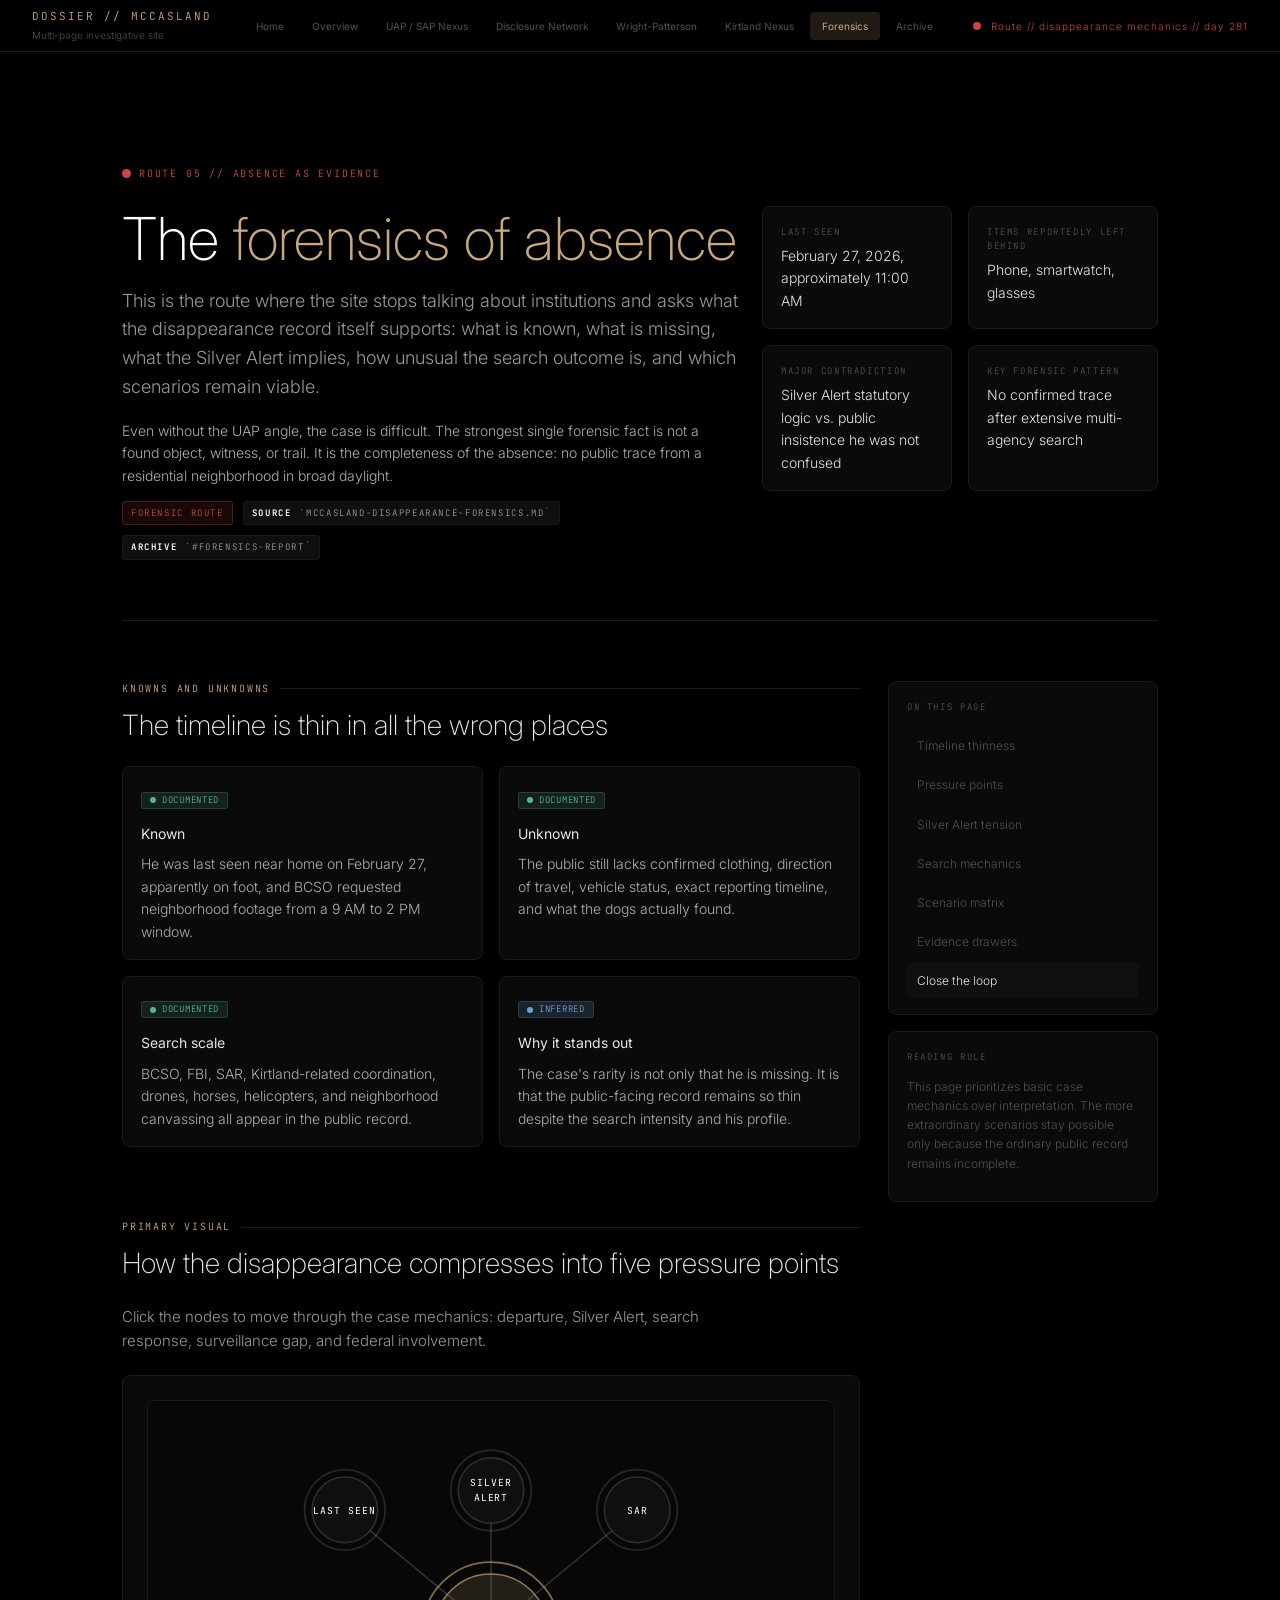
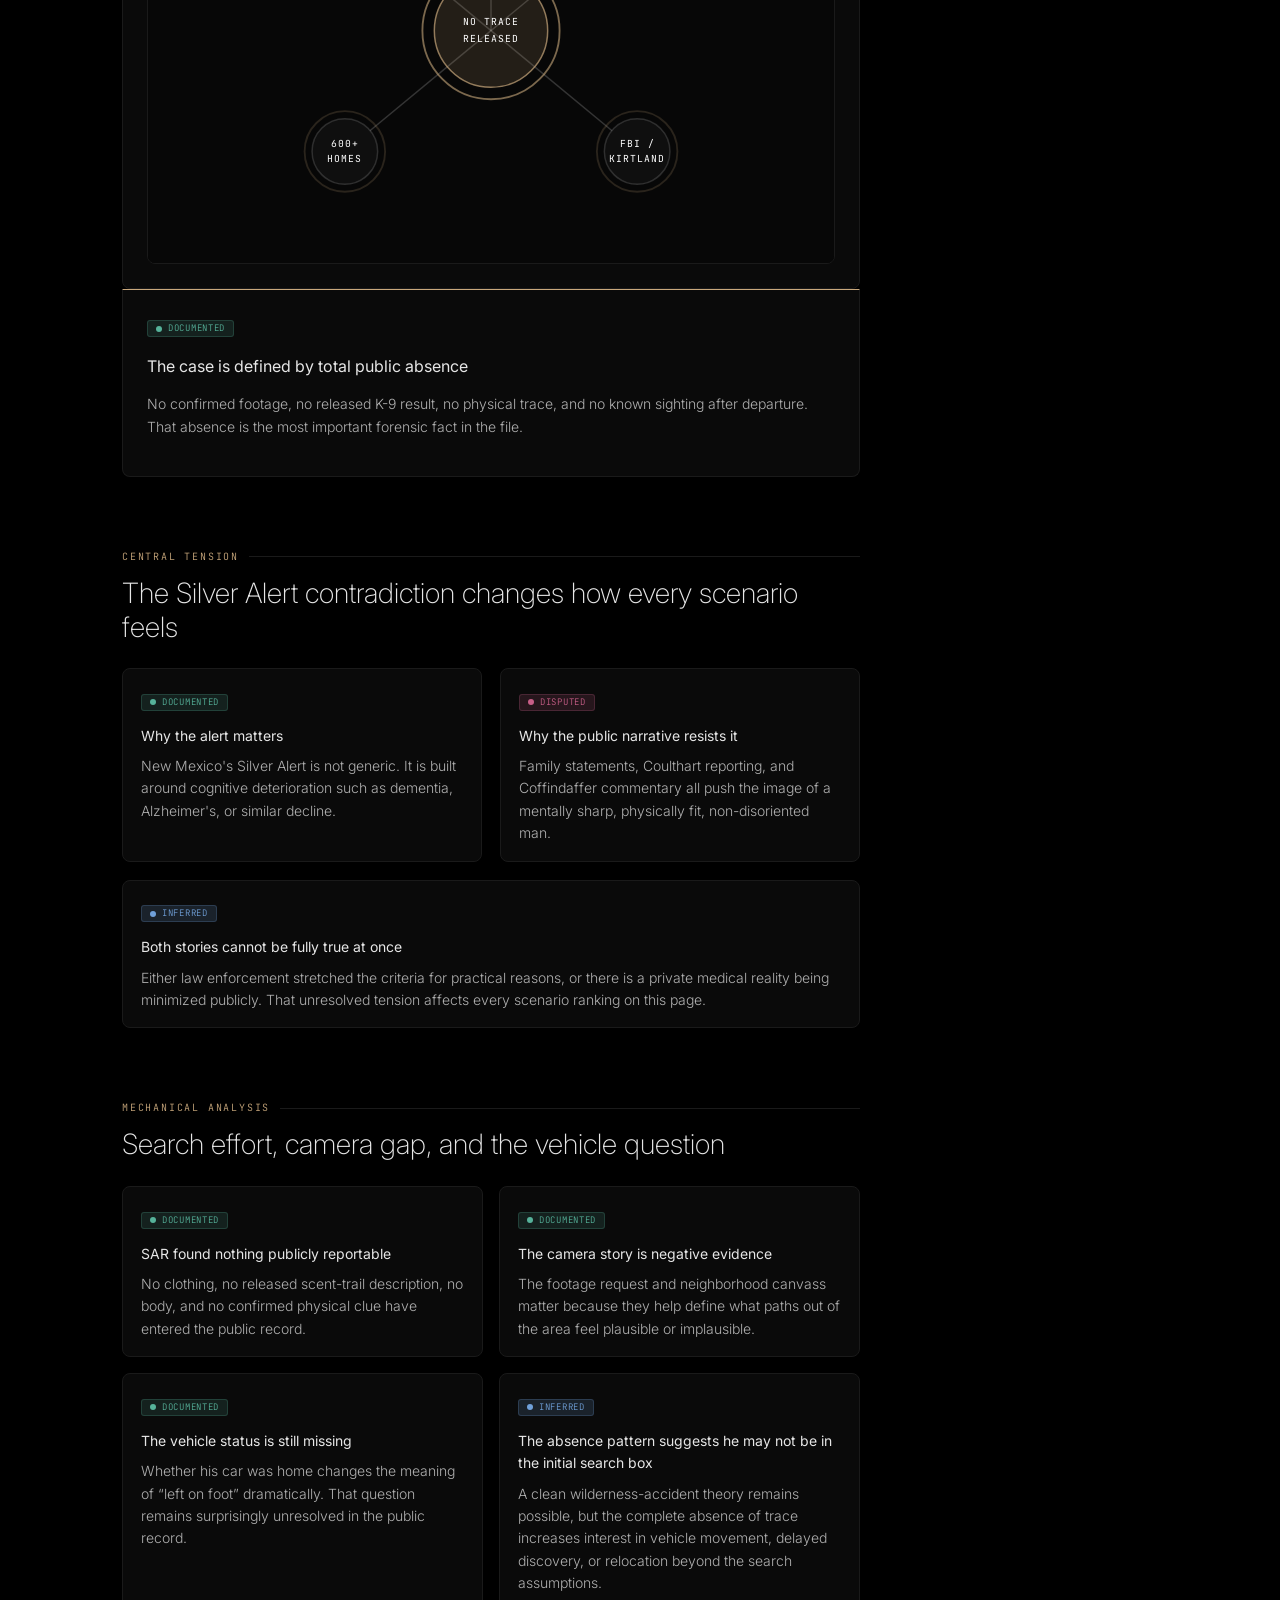
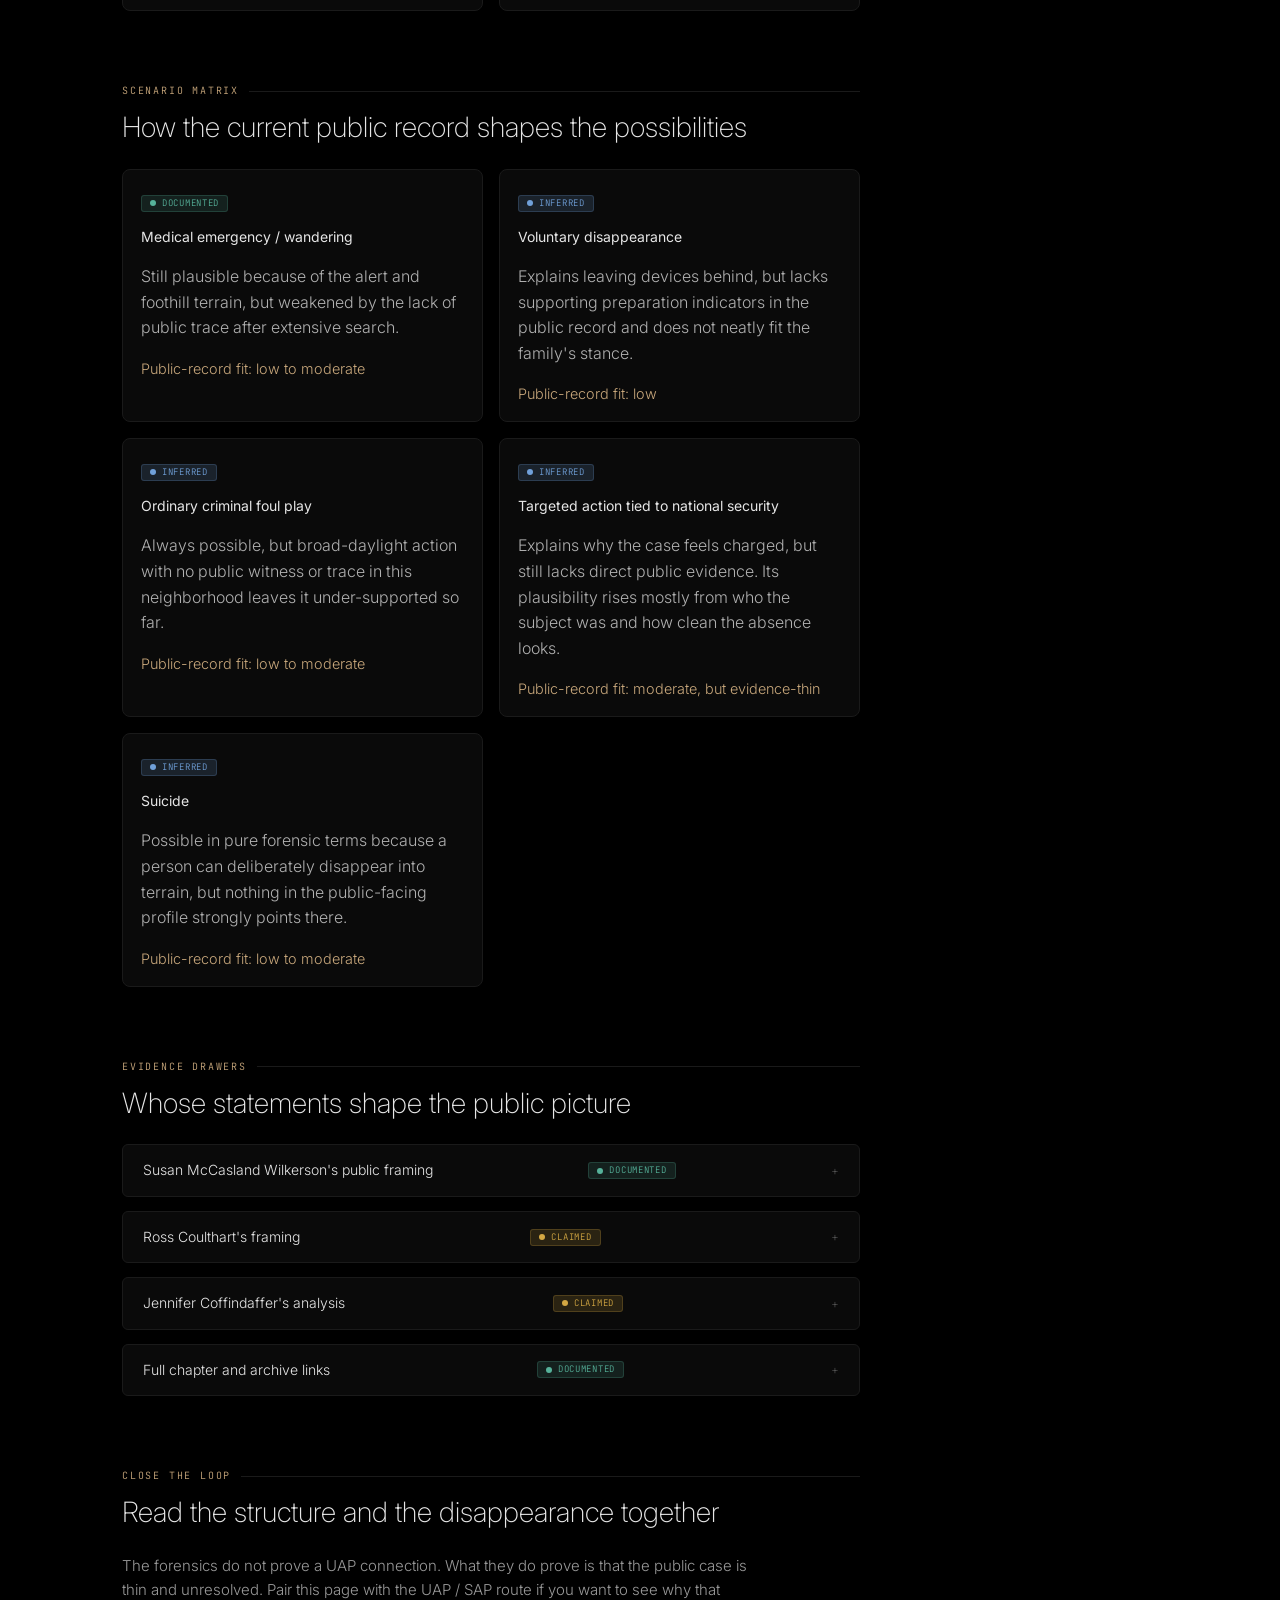
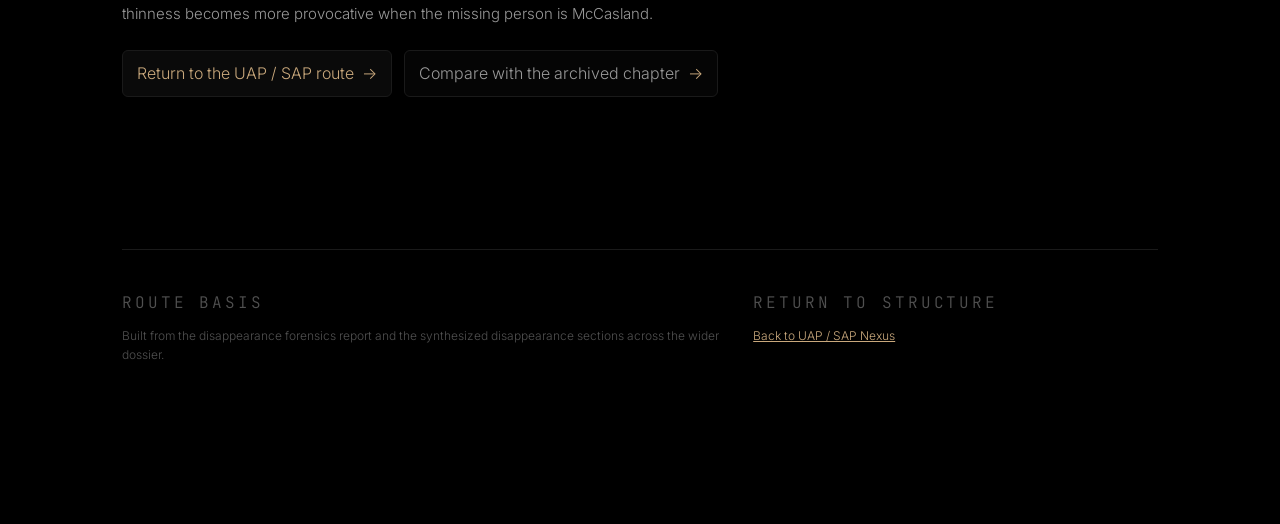
==== disappearance-forensics.html @ 6708504b "Initial commit: McCasland investigation dossier - Landing page with subject profile, day counter, gu" ====
<!DOCTYPE html>
<html lang="en">
<head>
  <meta charset="UTF-8">
  <meta name="viewport" content="width=device-width, initial-scale=1.0">
  <title>Disappearance Forensics | McCasland Investigation</title>
  <link rel="icon" href="data:,">
  <link rel="stylesheet" href="assets/site.css">
  <script defer src="assets/site.js"></script>
</head>
<body>
  <nav class="global-nav" aria-label="Primary">
    <div class="brand-lockup">
      <div class="brand-label">Dossier // McCasland</div>
      <div class="brand-subtitle">Multi-page investigative site</div>
    </div>
    <div class="nav-links">
      <a class="nav-link" data-nav-file="index.html" href="index.html">Home</a>
      <a class="nav-link" data-nav-file="mccasland-investigation.html" href="mccasland-investigation.html">Overview</a>
      <a class="nav-link" data-nav-file="uap-sap-nexus.html" href="uap-sap-nexus.html">UAP / SAP Nexus</a>
      <a class="nav-link" data-nav-file="disclosure-network.html" href="disclosure-network.html">Disclosure Network</a>
      <a class="nav-link" data-nav-file="wright-patterson-chain.html" href="wright-patterson-chain.html">Wright-Patterson</a>
      <a class="nav-link" data-nav-file="kirtland-nexus.html" href="kirtland-nexus.html">Kirtland Nexus</a>
      <a class="nav-link" data-nav-file="disappearance-forensics.html" href="disappearance-forensics.html">Forensics</a>
      <a class="nav-link" data-nav-file="mccasland-investigation-legacy-2026-03-12.html" href="mccasland-investigation-legacy-2026-03-12.html">Archive</a>
    </div>
    <div class="nav-status" id="nav-day-status">Route // disappearance mechanics</div>
  </nav>

  <div class="site-shell">
    <div class="page-frame">
      <header class="hero-panel">
        <div class="eyebrow">Route 05 // absence as evidence</div>
        <div class="hero-grid">
          <div>
            <h1 class="hero-title">The <strong>forensics of absence</strong></h1>
            <p class="hero-subtitle">
              This is the route where the site stops talking about institutions and asks what the disappearance
              record itself supports: what is known, what is missing, what the Silver Alert implies, how unusual the
              search outcome is, and which scenarios remain viable.
            </p>
            <p class="hero-copy">
              Even without the UAP angle, the case is difficult. The strongest single forensic fact is not a found
              object, witness, or trail. It is the completeness of the absence: no public trace from a residential
              neighborhood in broad daylight.
            </p>
            <div class="chip-row">
              <span class="status-pill alert">Forensic route</span>
              <span class="chip"><strong>Source</strong> `mccasland-disappearance-forensics.md`</span>
              <span class="chip"><strong>Archive</strong> `#forensics-report`</span>
            </div>
          </div>

          <div class="hero-meta-grid">
            <article class="meta-card">
              <div class="meta-label">Last seen</div>
              <div class="meta-value">February 27, 2026, approximately 11:00 AM</div>
            </article>
            <article class="meta-card">
              <div class="meta-label">Items reportedly left behind</div>
              <div class="meta-value">Phone, smartwatch, glasses</div>
            </article>
            <article class="meta-card">
              <div class="meta-label">Major contradiction</div>
              <div class="meta-value">Silver Alert statutory logic vs. public insistence he was not confused</div>
            </article>
            <article class="meta-card">
              <div class="meta-label">Key forensic pattern</div>
              <div class="meta-value">No confirmed trace after extensive multi-agency search</div>
            </article>
          </div>
        </div>
      </header>

      <div class="content-grid">
        <main class="content-main">
          <section class="section-block" id="timeline">
            <div class="section-kicker">Knowns and unknowns</div>
            <h2 class="section-title">The timeline is thin in all the wrong places</h2>
            <div class="summary-grid">
              <article class="summary-card">
                <span class="evidence-label documented">Documented</span>
                <h3>Known</h3>
                <p>He was last seen near home on February 27, apparently on foot, and BCSO requested neighborhood footage from a 9 AM to 2 PM window.</p>
              </article>
              <article class="summary-card">
                <span class="evidence-label documented">Documented</span>
                <h3>Unknown</h3>
                <p>The public still lacks confirmed clothing, direction of travel, vehicle status, exact reporting timeline, and what the dogs actually found.</p>
              </article>
              <article class="summary-card">
                <span class="evidence-label documented">Documented</span>
                <h3>Search scale</h3>
                <p>BCSO, FBI, SAR, Kirtland-related coordination, drones, horses, helicopters, and neighborhood canvassing all appear in the public record.</p>
              </article>
              <article class="summary-card">
                <span class="evidence-label inferred">Inferred</span>
                <h3>Why it stands out</h3>
                <p>The case's rarity is not only that he is missing. It is that the public-facing record remains so thin despite the search intensity and his profile.</p>
              </article>
            </div>
          </section>

          <section class="section-block" id="absence-map">
            <div class="section-kicker">Primary visual</div>
            <h2 class="section-title">How the disappearance compresses into five pressure points</h2>
            <p class="section-intro">
              Click the nodes to move through the case mechanics: departure, Silver Alert, search response,
              surveillance gap, and federal involvement.
            </p>

            <div class="figure-shell" data-diagram>
              <article class="figure-card">
                <div class="diagram-stage">
                  <svg viewBox="0 0 920 620" role="img" aria-labelledby="for-title for-desc">
                    <title id="for-title">Disappearance pressure-point diagram</title>
                    <desc id="for-desc">A diagram connecting last seen status, the Silver Alert contradiction, search response, surveillance gap, and federal involvement.</desc>
                    <rect width="920" height="620" fill="#070707"/>
                    <path class="diagram-edge" d="M460 308 264 146"/>
                    <path class="diagram-edge" d="M460 308 460 120"/>
                    <path class="diagram-edge" d="M460 308 656 146"/>
                    <path class="diagram-edge" d="M460 308 264 470"/>
                    <path class="diagram-edge" d="M460 308 656 470"/>
                    <g class="diagram-node active" data-node="absence" tabindex="0" role="button" aria-label="Absence node">
                      <circle class="node-ring" cx="460" cy="308" r="92"/>
                      <circle class="node-core" cx="460" cy="308" r="76"/>
                      <text x="460" y="301" text-anchor="middle">No trace</text>
                      <text x="460" y="323" text-anchor="middle">released</text>
                    </g>
                    <g class="diagram-node" data-node="lastseen" tabindex="0" role="button" aria-label="Last seen node">
                      <circle class="node-ring" cx="264" cy="146" r="54"/>
                      <circle class="node-core" cx="264" cy="146" r="44"/>
                      <text x="264" y="151" text-anchor="middle">Last seen</text>
                    </g>
                    <g class="diagram-node" data-node="silver" tabindex="0" role="button" aria-label="Silver alert node">
                      <circle class="node-ring" cx="460" cy="120" r="54"/>
                      <circle class="node-core" cx="460" cy="120" r="44"/>
                      <text x="460" y="114" text-anchor="middle">Silver</text>
                      <text x="460" y="134" text-anchor="middle">Alert</text>
                    </g>
                    <g class="diagram-node" data-node="sar" tabindex="0" role="button" aria-label="Search and rescue node">
                      <circle class="node-ring" cx="656" cy="146" r="54"/>
                      <circle class="node-core" cx="656" cy="146" r="44"/>
                      <text x="656" y="151" text-anchor="middle">SAR</text>
                    </g>
                    <g class="diagram-node" data-node="cameras" tabindex="0" role="button" aria-label="Camera gap node">
                      <circle class="node-ring" cx="264" cy="470" r="54"/>
                      <circle class="node-core" cx="264" cy="470" r="44"/>
                      <text x="264" y="464" text-anchor="middle">600+</text>
                      <text x="264" y="484" text-anchor="middle">homes</text>
                    </g>
                    <g class="diagram-node" data-node="federal" tabindex="0" role="button" aria-label="Federal response node">
                      <circle class="node-ring" cx="656" cy="470" r="54"/>
                      <circle class="node-core" cx="656" cy="470" r="44"/>
                      <text x="656" y="464" text-anchor="middle">FBI /</text>
                      <text x="656" y="484" text-anchor="middle">Kirtland</text>
                    </g>
                  </svg>
                </div>
              </article>

              <article class="figure-card">
                <div class="diagram-panel active" data-panel="absence">
                  <span class="evidence-label documented">Documented</span>
                  <h3>The case is defined by total public absence</h3>
                  <p>
                    No confirmed footage, no released K-9 result, no physical trace, and no known sighting after
                    departure. That absence is the most important forensic fact in the file.
                  </p>
                </div>

                <div class="diagram-panel" data-panel="lastseen">
                  <span class="evidence-label documented">Documented</span>
                  <h3>The departure window is still blurry</h3>
                  <p>
                    The 9 AM to 2 PM request window suggests greater uncertainty than the neat “11 AM last seen”
                    phrasing implies.
                  </p>
                </div>

                <div class="diagram-panel" data-panel="silver">
                  <span class="evidence-label disputed">Disputed</span>
                  <h3>The Silver Alert is the central contradiction</h3>
                  <p>
                    The statute points toward irreversible cognitive decline. Family and supportive commentators
                    push back hard against dementia or confusion narratives.
                  </p>
                </div>

                <div class="diagram-panel" data-panel="sar">
                  <span class="evidence-label documented">Documented</span>
                  <h3>The search response was large enough to matter</h3>
                  <p>
                    That does not rule out a wilderness death, but it makes the total lack of public trace far
                    more striking than it would be after a light local search.
                  </p>
                </div>

                <div class="diagram-panel" data-panel="cameras">
                  <span class="evidence-label documented">Documented</span>
                  <h3>The camera gap narrows the plausible exit paths</h3>
                  <p>
                    In a foothills neighborhood, it is possible to move into open terrain without full camera
                    coverage. Still, 600+ homes and nothing visible is hard to ignore.
                  </p>
                </div>

                <div class="diagram-panel" data-panel="federal">
                  <span class="evidence-label inferred">Inferred</span>
                  <h3>Federal involvement is explainable, but still notable</h3>
                  <p>
                    A retired SAPOC-level figure would likely trigger federal interest automatically. That does
                    not prove a counterintelligence scenario, but it does keep the case from reading like a generic missing-elderly file.
                  </p>
                </div>
              </article>
            </div>
          </section>

          <section class="section-block" id="contradiction">
            <div class="section-kicker">Central tension</div>
            <h2 class="section-title">The Silver Alert contradiction changes how every scenario feels</h2>
            <div class="dual-column">
              <article class="surface-card">
                <span class="evidence-label documented">Documented</span>
                <h3>Why the alert matters</h3>
                <p>New Mexico's Silver Alert is not generic. It is built around cognitive deterioration such as dementia, Alzheimer's, or similar decline.</p>
              </article>
              <article class="surface-card">
                <span class="evidence-label disputed">Disputed</span>
                <h3>Why the public narrative resists it</h3>
                <p>Family statements, Coulthart reporting, and Coffindaffer commentary all push the image of a mentally sharp, physically fit, non-disoriented man.</p>
              </article>
            </div>

            <div class="callout-card" style="margin-top: 18px;">
              <span class="evidence-label inferred">Inferred</span>
              <h3>Both stories cannot be fully true at once</h3>
              <p>
                Either law enforcement stretched the criteria for practical reasons, or there is a private medical
                reality being minimized publicly. That unresolved tension affects every scenario ranking on this page.
              </p>
            </div>
          </section>

          <section class="section-block" id="search">
            <div class="section-kicker">Mechanical analysis</div>
            <h2 class="section-title">Search effort, camera gap, and the vehicle question</h2>
            <div class="summary-grid">
              <article class="summary-card">
                <span class="evidence-label documented">Documented</span>
                <h3>SAR found nothing publicly reportable</h3>
                <p>No clothing, no released scent-trail description, no body, and no confirmed physical clue have entered the public record.</p>
              </article>
              <article class="summary-card">
                <span class="evidence-label documented">Documented</span>
                <h3>The camera story is negative evidence</h3>
                <p>The footage request and neighborhood canvass matter because they help define what paths out of the area feel plausible or implausible.</p>
              </article>
              <article class="summary-card">
                <span class="evidence-label documented">Documented</span>
                <h3>The vehicle status is still missing</h3>
                <p>Whether his car was home changes the meaning of “left on foot” dramatically. That question remains surprisingly unresolved in the public record.</p>
              </article>
              <article class="summary-card">
                <span class="evidence-label inferred">Inferred</span>
                <h3>The absence pattern suggests he may not be in the initial search box</h3>
                <p>A clean wilderness-accident theory remains possible, but the complete absence of trace increases interest in vehicle movement, delayed discovery, or relocation beyond the search assumptions.</p>
              </article>
            </div>
          </section>

          <section class="section-block" id="scenarios">
            <div class="section-kicker">Scenario matrix</div>
            <h2 class="section-title">How the current public record shapes the possibilities</h2>
            <div class="matrix-grid">
              <article class="matrix-card">
                <span class="evidence-label documented">Documented</span>
                <h3>Medical emergency / wandering</h3>
                <p>Still plausible because of the alert and foothill terrain, but weakened by the lack of public trace after extensive search.</p>
                <div class="probability">Public-record fit: low to moderate</div>
              </article>

              <article class="matrix-card">
                <span class="evidence-label inferred">Inferred</span>
                <h3>Voluntary disappearance</h3>
                <p>Explains leaving devices behind, but lacks supporting preparation indicators in the public record and does not neatly fit the family's stance.</p>
                <div class="probability">Public-record fit: low</div>
              </article>

              <article class="matrix-card">
                <span class="evidence-label inferred">Inferred</span>
                <h3>Ordinary criminal foul play</h3>
                <p>Always possible, but broad-daylight action with no public witness or trace in this neighborhood leaves it under-supported so far.</p>
                <div class="probability">Public-record fit: low to moderate</div>
              </article>

              <article class="matrix-card">
                <span class="evidence-label inferred">Inferred</span>
                <h3>Targeted action tied to national security</h3>
                <p>Explains why the case feels charged, but still lacks direct public evidence. Its plausibility rises mostly from who the subject was and how clean the absence looks.</p>
                <div class="probability">Public-record fit: moderate, but evidence-thin</div>
              </article>

              <article class="matrix-card">
                <span class="evidence-label inferred">Inferred</span>
                <h3>Suicide</h3>
                <p>Possible in pure forensic terms because a person can deliberately disappear into terrain, but nothing in the public-facing profile strongly points there.</p>
                <div class="probability">Public-record fit: low to moderate</div>
              </article>
            </div>
          </section>

          <section class="section-block" id="evidence">
            <div class="section-kicker">Evidence drawers</div>
            <h2 class="section-title">Whose statements shape the public picture</h2>
            <div class="drawer-group">
              <details class="drawer">
                <summary>
                  <span>Susan McCasland Wilkerson's public framing</span>
                  <span class="evidence-label documented">Documented</span>
                </summary>
                <div class="drawer-body">
                  <p>
                    Her statements narrow the UFO interpretation, deny dementia or confusion, and emphasize that
                    there is still “no indication whatsoever” of where he might be. What she does not say is nearly
                    as important as what she does.
                  </p>
                </div>
              </details>

              <details class="drawer">
                <summary>
                  <span>Ross Coulthart's framing</span>
                  <span class="evidence-label claimed">Claimed</span>
                </summary>
                <div class="drawer-body">
                  <p>
                    Coulthart treats the disappearance as a potential national-security crisis and rejects the
                    dementia rumor landscape outright. His work is most valuable as a framing pressure, not as a
                    substitute for released case evidence.
                  </p>
                </div>
              </details>

              <details class="drawer">
                <summary>
                  <span>Jennifer Coffindaffer's analysis</span>
                  <span class="evidence-label claimed">Claimed</span>
                </summary>
                <div class="drawer-body">
                  <p>
                    Her assessment reinforces the idea that McCasland was not the type to simply wander off, and
                    that the lack of witness evidence is itself suspicious. It remains media commentary, not an
                    official release.
                  </p>
                </div>
              </details>

              <details class="drawer">
                <summary>
                  <span>Full chapter and archive links</span>
                  <span class="evidence-label documented">Documented</span>
                </summary>
                <div class="drawer-body">
                  <ul class="source-list">
                    <li><a class="text-link" href="mccasland-disappearance-forensics.md">Open the source markdown</a></li>
                    <li><a class="text-link" href="mccasland-investigation-legacy-2026-03-12.html#forensics-report">Open the archived HTML chapter</a></li>
                  </ul>
                </div>
              </details>
            </div>
          </section>

          <section class="section-block" id="next">
            <div class="section-kicker">Close the loop</div>
            <h2 class="section-title">Read the structure and the disappearance together</h2>
            <p class="section-intro">
              The forensics do not prove a UAP connection. What they do prove is that the public case is thin and
              unresolved. Pair this page with the UAP / SAP route if you want to see why that thinness becomes more
              provocative when the missing person is McCasland.
            </p>
            <div class="button-row">
              <a class="button-link" href="uap-sap-nexus.html">Return to the UAP / SAP route</a>
              <a class="button-link ghost" href="mccasland-investigation-legacy-2026-03-12.html#forensics-report">Compare with the archived chapter</a>
            </div>
          </section>
        </main>

        <aside class="side-rail">
          <div class="rail-card">
            <div class="rail-label">On this page</div>
            <nav class="section-nav" aria-label="Section navigation">
              <a class="section-link" data-section-link href="#timeline">Timeline thinness</a>
              <a class="section-link" data-section-link href="#absence-map">Pressure points</a>
              <a class="section-link" data-section-link href="#contradiction">Silver Alert tension</a>
              <a class="section-link" data-section-link href="#search">Search mechanics</a>
              <a class="section-link" data-section-link href="#scenarios">Scenario matrix</a>
              <a class="section-link" data-section-link href="#evidence">Evidence drawers</a>
              <a class="section-link" data-section-link href="#next">Close the loop</a>
            </nav>
            <label class="visually-hidden" for="forensics-jump">Jump to section</label>
            <select class="jump-select" data-jump-select id="forensics-jump">
              <option value="">Jump to section</option>
              <option value="#timeline">Timeline thinness</option>
              <option value="#absence-map">Pressure points</option>
              <option value="#contradiction">Silver Alert tension</option>
              <option value="#search">Search mechanics</option>
              <option value="#scenarios">Scenario matrix</option>
              <option value="#evidence">Evidence drawers</option>
              <option value="#next">Close the loop</option>
            </select>
          </div>

          <div class="legend-card">
            <div class="legend-label">Reading rule</div>
            <p class="caption">
              This page prioritizes basic case mechanics over interpretation. The more extraordinary scenarios stay
              possible only because the ordinary public record remains incomplete.
            </p>
          </div>
        </aside>
      </div>

      <footer class="footer">
        <div class="footer-grid">
          <div>
            <div class="footer-label">Route basis</div>
            <p>Built from the disappearance forensics report and the synthesized disappearance sections across the wider dossier.</p>
          </div>
          <div>
            <div class="footer-label">Return to structure</div>
            <p><a href="uap-sap-nexus.html">Back to UAP / SAP Nexus</a></p>
          </div>
        </div>
      </footer>
    </div>
  </div>
</body>
</html>
---- assets/site.css ----
@import url("https://fonts.googleapis.com/css2?family=Inter:wght@200;300;400;500;600&family=JetBrains+Mono:wght@300;400;500&display=swap");

:root {
  --void: #000000;
  --surface-1: #050505;
  --surface-2: #0a0a0a;
  --surface-3: #0f0f0f;
  --surface-4: #141414;
  --border: #1a1a1a;
  --border-strong: #333333;
  --text: #ffffff;
  --text-dim: #999999;
  --text-faint: #505050;
  --text-body: #b0b0b0;
  --text-primary: #e6e6e6;
  --text-bright: #ffffff;
  --accent: #c9a87c;
  --accent-soft: rgba(201, 168, 124, 0.16);
  --accent-wash: rgba(201, 168, 124, 0.08);
  --alert: #cc4444;
  --alert-soft: rgba(204, 68, 68, 0.12);
  --documented: #56b29a;
  --documented-soft: rgba(86, 178, 154, 0.14);
  --claimed: #d4a843;
  --claimed-soft: rgba(212, 168, 67, 0.16);
  --inferred: #70a0d9;
  --inferred-soft: rgba(112, 160, 217, 0.16);
  --disputed: #c85f88;
  --disputed-soft: rgba(200, 95, 136, 0.15);
  --shadow: none;
  --radius-lg: 8px;
  --radius-md: 8px;
  --radius-sm: 4px;
  --content-width: 1100px;
}

*,
*::before,
*::after {
  box-sizing: border-box;
}

html {
  scroll-behavior: smooth;
}

body {
  margin: 0;
  min-height: 100vh;
  color: var(--text-body);
  background: var(--void);
  font-family: "Inter", -apple-system, BlinkMacSystemFont, "Segoe UI", sans-serif;
  font-weight: 300;
  line-height: 1.6;
  -webkit-font-smoothing: antialiased;
  -moz-osx-font-smoothing: grayscale;
}

a {
  color: inherit;
}

img {
  display: block;
  max-width: 100%;
}

button,
input,
select {
  font: inherit;
}

.site-shell {
  padding-top: 52px;
}

.global-nav {
  position: fixed;
  top: 0;
  right: 0;
  left: 0;
  z-index: 100;
  height: 52px;
  display: flex;
  align-items: center;
  gap: 32px;
  padding: 0 32px;
  border-bottom: 1px solid var(--border);
  background: rgba(0, 0, 0, 0.92);
  backdrop-filter: blur(20px);
}

.brand-lockup {
  display: flex;
  flex-direction: column;
  gap: 2px;
  min-width: max-content;
}

.brand-label,
.eyebrow,
.section-kicker,
.meta-label,
.tagline,
.footer-label,
.rail-label,
.legend-label,
.microcopy,
.chip,
.evidence-label,
.status-pill,
.summary-label,
.table-label {
  font-family: "JetBrains Mono", monospace;
  text-transform: uppercase;
  letter-spacing: 0.18em;
}

.brand-label {
  font-size: 11px;
  color: var(--accent);
}

.brand-subtitle {
  font-size: 10px;
  color: var(--text-faint);
}

.nav-links {
  display: flex;
  align-items: center;
  gap: 4px;
  overflow-x: auto;
  scrollbar-width: none;
}

.nav-links::-webkit-scrollbar {
  display: none;
}

.nav-link {
  display: inline-block;
  padding: 6px 12px;
  border-radius: 4px;
  color: var(--text-faint);
  text-decoration: none;
  font-size: 10px;
  font-weight: 400;
  transition: all 0.2s;
  white-space: nowrap;
  border: none;
}

.nav-link:hover,
.nav-link:focus-visible {
  color: var(--text-dim);
  background: var(--surface-3);
  outline: none;
}

.nav-link.active {
  color: var(--accent);
  background: var(--accent-soft);
}

.nav-status {
  margin-left: auto;
  display: inline-flex;
  align-items: center;
  gap: 10px;
  font-size: 10px;
  color: var(--alert);
  letter-spacing: 0.1em;
  animation: pulse 2s ease-in-out infinite;
  white-space: nowrap;
}

.nav-status::before {
  content: "";
  width: 8px;
  height: 8px;
  border-radius: 50%;
  background: currentColor;
  box-shadow: none;
}

.page-frame {
  max-width: var(--content-width);
  margin: 0 auto;
  padding: 28px 32px 120px;
}

.hero-panel {
  position: relative;
  overflow: visible;
  margin-bottom: 60px;
  padding: 80px 0 60px;
  border: none;
  border-bottom: 1px solid var(--border);
  border-radius: 0;
  background: transparent;
  box-shadow: none;
}

.hero-panel::after {
  display: none;
}

.eyebrow {
  display: inline-flex;
  align-items: center;
  gap: 8px;
  margin-bottom: 24px;
  font-size: 10px;
  color: var(--alert);
}

.eyebrow::before {
  content: "";
  width: 9px;
  height: 9px;
  border-radius: 50%;
  background: currentColor;
  animation: pulse 2s ease-in-out infinite;
}

.hero-grid {
  display: grid;
  grid-template-columns: minmax(0, 1.4fr) minmax(260px, 0.9fr);
  gap: 24px;
  align-items: start;
}

.hero-title {
  margin: 0 0 16px;
  font-size: clamp(2.3rem, 5vw, 3.7rem);
  line-height: 1.1;
  font-weight: 200;
  color: var(--text-bright);
  letter-spacing: 0;
}

.hero-title strong {
  font-weight: 200;
  color: var(--accent);
}

.hero-subtitle {
  max-width: 64ch;
  margin: 0 0 18px;
  font-size: 18px;
  color: var(--text-dim);
}

.hero-copy {
  max-width: 68ch;
  color: var(--text-body);
  font-size: 14px;
}

.hero-meta-grid,
.stat-grid,
.summary-grid,
.insight-grid,
.route-grid,
.card-grid,
.fact-grid,
.matrix-grid,
.source-grid,
.quote-grid {
  display: grid;
  gap: 16px;
}

.hero-meta-grid {
  grid-template-columns: repeat(2, minmax(0, 1fr));
}

.meta-card,
.stat-card,
.summary-card,
.insight-card,
.route-card,
.surface-card,
.callout-card,
.legend-card,
.figure-card,
.matrix-card,
.source-card,
.rail-card,
.fact-card {
  border: 1px solid var(--border);
  border-radius: var(--radius-md);
  background: var(--surface-2);
  box-shadow: none;
}

.meta-card,
.stat-card,
.summary-card,
.insight-card,
.surface-card,
.callout-card,
.legend-card,
.figure-card,
.matrix-card,
.source-card,
.rail-card,
.fact-card {
  padding: 18px 18px 16px;
}

.meta-label,
.rail-label,
.legend-label,
.summary-label,
.table-label {
  font-size: 9px;
  color: var(--text-faint);
}

.meta-value {
  margin-top: 6px;
  font-size: 14px;
  color: var(--text-primary);
}

.status-pill {
  display: inline-flex;
  align-items: center;
  gap: 8px;
  padding: 3px 8px;
  border-radius: 3px;
  border: 1px solid var(--border);
  font-size: 9px;
  color: var(--text-dim);
  background: var(--surface-3);
}

.status-pill.alert {
  color: var(--alert);
  border-color: rgba(197, 79, 69, 0.3);
  background: var(--alert-soft);
}

.chip-row,
.legend-row,
.tag-row,
.cta-row {
  display: flex;
  flex-wrap: wrap;
  gap: 10px;
}

.chip {
  display: inline-flex;
  align-items: center;
  gap: 8px;
  padding: 4px 8px;
  border-radius: 3px;
  border: 1px solid var(--border);
  font-size: 9px;
  color: var(--text-dim);
  background: var(--surface-3);
}

.chip strong {
  font-weight: 600;
  color: var(--text);
}

.content-grid {
  display: grid;
  grid-template-columns: minmax(0, 1fr) 270px;
  gap: 28px;
  align-items: start;
}

.content-main {
  min-width: 0;
}

.side-rail {
  position: sticky;
  top: 72px;
  display: flex;
  flex-direction: column;
  gap: 16px;
}

.section-nav {
  display: flex;
  flex-direction: column;
  gap: 4px;
  margin-top: 14px;
}

.section-link {
  padding: 8px 10px;
  border-radius: 4px;
  text-decoration: none;
  font-size: 12px;
  color: var(--text-faint);
  transition: color 160ms ease, background 160ms ease, border-color 160ms ease;
  border: none;
}

.section-link:hover,
.section-link:focus-visible,
.section-link.active {
  color: var(--text-primary);
  background: var(--surface-3);
  outline: none;
}

.jump-select {
  display: none;
  width: 100%;
  margin-top: 14px;
  padding: 12px 14px;
  border-radius: 6px;
  border: 1px solid var(--border);
  color: var(--text-primary);
  background: var(--surface-2);
}

.evidence-label {
  display: inline-flex;
  align-items: center;
  gap: 6px;
  padding: 3px 8px;
  border-radius: 3px;
  border: 1px solid transparent;
  font-size: 9px;
  line-height: 1;
  letter-spacing: 0.08em;
}

.evidence-label::before {
  content: "";
  width: 6px;
  height: 6px;
  border-radius: 50%;
  background: currentColor;
}

.evidence-label.documented {
  color: var(--documented);
  background: var(--documented-soft);
  border-color: rgba(86, 178, 154, 0.22);
}

.evidence-label.claimed {
  color: var(--claimed);
  background: var(--claimed-soft);
  border-color: rgba(212, 168, 67, 0.22);
}

.evidence-label.inferred {
  color: var(--inferred);
  background: var(--inferred-soft);
  border-color: rgba(112, 160, 217, 0.22);
}

.evidence-label.disputed {
  color: var(--disputed);
  background: var(--disputed-soft);
  border-color: rgba(200, 95, 136, 0.22);
}

.section-block {
  position: relative;
  margin-bottom: 72px;
  padding: 0;
  border: none;
  border-radius: 0;
  background: transparent;
  overflow: visible;
}

.section-block::before {
  display: none;
}

.section-kicker {
  margin-bottom: 12px;
  font-size: 10px;
  color: var(--accent);
  display: flex;
  align-items: center;
  gap: 10px;
}

.section-kicker::after {
  content: "";
  flex: 1;
  height: 1px;
  background: var(--border);
}

.section-title {
  margin: 0 0 24px;
  font-size: 28px;
  line-height: 1.2;
  font-weight: 200;
  color: var(--text-primary);
}

.section-intro {
  max-width: 70ch;
  margin-bottom: 22px;
  color: var(--text-dim);
  font-size: 15px;
}

.summary-grid,
.insight-grid,
.card-grid,
.route-grid,
.fact-grid {
  grid-template-columns: repeat(2, minmax(0, 1fr));
}

.stat-grid {
  margin-top: 22px;
  grid-template-columns: repeat(4, minmax(0, 1fr));
}

.stat-card {
  display: flex;
  flex-direction: column;
  gap: 6px;
  min-height: 0;
  padding: 16px;
}

.stat-value {
  font-size: clamp(2rem, 3vw, 2.6rem);
  font-weight: 200;
  line-height: 1;
  color: var(--text-bright);
}

.stat-note {
  color: var(--text-faint);
  font-size: 12px;
}

.summary-card h3,
.insight-card h3,
.surface-card h3,
.figure-card h3,
.callout-card h3,
.matrix-card h3,
.source-card h3,
.fact-card h3 {
  margin: 12px 0 8px;
  font-size: 14px;
  font-weight: 400;
  color: var(--text-primary);
}

.summary-card p,
.insight-card p,
.surface-card p,
.callout-card p,
.source-card p,
.fact-card p {
  margin: 0;
  color: var(--text-body);
  font-size: 14px;
}

.route-card {
  position: relative;
  overflow: hidden;
  display: flex;
  flex-direction: column;
  min-height: 0;
}

.route-card .preview {
  aspect-ratio: 16 / 10;
  border-bottom: 1px solid var(--border);
  background: var(--surface-1);
}

.route-card .preview img {
  width: 100%;
  height: 100%;
  object-fit: cover;
}

.route-card .route-body {
  padding: 18px;
}

.route-card h3 {
  margin: 10px 0 8px;
  font-size: 14px;
  font-weight: 400;
  color: var(--text-primary);
}

.route-card p {
  margin: 0 0 16px;
  color: var(--text-body);
  font-size: 14px;
}

.route-link,
.button-link,
.text-link {
  display: inline-flex;
  align-items: center;
  gap: 8px;
  color: var(--accent);
  text-decoration: none;
}

.route-link::after,
.button-link::after,
.text-link::after {
  content: "→";
  transition: transform 160ms ease;
}

.route-link:hover::after,
.button-link:hover::after,
.text-link:hover::after {
  transform: translateX(4px);
}

.button-row {
  display: flex;
  flex-wrap: wrap;
  gap: 12px;
  margin-top: 24px;
}

.button-link {
  padding: 10px 14px;
  border-radius: 6px;
  border: 1px solid var(--border);
  background: var(--surface-2);
}

.button-link.ghost {
  color: var(--text-dim);
  background: var(--surface-1);
  border-color: var(--border);
}

.button-link.ghost::after {
  color: var(--accent);
}

.figure-shell {
  display: grid;
  grid-template-columns: 1fr;
  gap: 0;
  align-items: stretch;
}

.figure-card {
  padding: 24px;
}

.diagram-stage {
  position: relative;
  border: 1px solid var(--border);
  border-radius: 8px;
  background: var(--surface-1);
  overflow: hidden;
  min-height: 380px;
}

.diagram-stage svg {
  width: 100%;
  height: auto;
  display: block;
  min-height: 380px;
}

.diagram-node {
  cursor: pointer;
  transition: opacity 160ms ease, transform 160ms ease;
}

.diagram-node:hover,
.diagram-node:focus-visible,
.diagram-node.active {
  opacity: 1;
}

.diagram-node text {
  fill: var(--text);
  font-family: "JetBrains Mono", monospace;
  font-size: 13px;
  letter-spacing: 0.1em;
  text-transform: uppercase;
  font-weight: 400;
}

.diagram-node .node-core {
  fill: var(--surface-3);
  stroke: rgba(255, 255, 255, 0.15);
  stroke-width: 2;
  transition: fill 200ms ease, stroke 200ms ease;
}

.diagram-node .node-ring {
  fill: transparent;
  stroke: rgba(201, 168, 124, 0.18);
  stroke-width: 2.5;
  transition: stroke 200ms ease;
}

.diagram-node.active .node-core,
.diagram-node:hover .node-core,
.diagram-node:focus-visible .node-core {
  fill: rgba(201, 168, 124, 0.14);
  stroke: rgba(201, 168, 124, 0.7);
}

.diagram-node.active .node-ring,
.diagram-node:hover .node-ring,
.diagram-node:focus-visible .node-ring {
  stroke: rgba(201, 168, 124, 0.6);
}

.diagram-edge {
  stroke: rgba(255, 255, 255, 0.18);
  stroke-width: 2;
}

.diagram-panel {
  display: none;
}

.diagram-panel.active {
  display: block;
}

.diagram-panel h3 {
  margin-top: 14px;
  font-size: 16px;
}

.diagram-panel p {
  font-size: 14px;
  line-height: 1.6;
}

/* When figure-shell is stacked, give the panel card a clear boundary */
.figure-shell > .figure-card:last-child {
  border-top: 1px solid var(--accent);
  border-top-left-radius: 0;
  border-top-right-radius: 0;
  min-height: 180px;
}

.diagram-panel ul,
.timeline-list,
.source-list,
.matrix-list,
.bullet-list,
.fact-list {
  margin: 14px 0 0;
  padding-left: 18px;
}

.diagram-panel li,
.timeline-list li,
.source-list li,
.matrix-list li,
.bullet-list li,
.fact-list li {
  margin-bottom: 8px;
  color: var(--text-body);
  font-size: 14px;
}

.timeline-rail {
  position: relative;
  padding-left: 28px;
  display: grid;
  gap: 18px;
}

.timeline-rail::before {
  content: "";
  position: absolute;
  left: 7px;
  top: 0;
  bottom: 0;
  width: 1px;
  background: var(--border);
}

.timeline-item {
  position: relative;
  padding: 0 0 0 14px;
}

.timeline-item::before {
  content: "";
  position: absolute;
  left: -21px;
  top: 6px;
  width: 10px;
  height: 10px;
  border-radius: 50%;
  border: 2px solid var(--text-faint);
  background: var(--surface-4);
}

.timeline-item h3 {
  margin: 0 0 6px;
  font-size: 18px;
  font-weight: 300;
  color: var(--text-primary);
}

.timeline-item .timeline-date {
  font-family: "JetBrains Mono", monospace;
  font-size: 11px;
  color: var(--text-faint);
  margin-bottom: 6px;
}

.quote-card blockquote {
  margin: 0;
  padding-left: 18px;
  border-left: 2px solid var(--accent);
  color: var(--text);
  font-size: 1.05rem;
}

.quote-card cite {
  display: block;
  margin-top: 12px;
  color: var(--text-faint);
  font-style: normal;
}

.matrix-grid {
  grid-template-columns: repeat(2, minmax(0, 1fr));
}

.matrix-card .probability {
  margin-top: 10px;
  font-size: 0.9rem;
  color: var(--accent);
}

.table-wrap {
  overflow-x: auto;
  border: none;
  border-radius: 0;
  background: transparent;
}

table {
  width: 100%;
  border-collapse: collapse;
  min-width: 640px;
}

th,
td {
  padding: 10px 16px;
  border-bottom: 1px solid var(--surface-3);
  text-align: left;
  vertical-align: top;
}

th {
  font-size: 10px;
  font-weight: 500;
  color: var(--text-faint);
  text-transform: uppercase;
  letter-spacing: 0.1em;
  border-bottom: 1px solid var(--border);
}

td {
  color: var(--text-body);
  font-size: 13px;
}

.drawer-group {
  display: grid;
  gap: 14px;
}

.drawer {
  border: 1px solid var(--border);
  border-radius: 6px;
  background: var(--surface-2);
  overflow: hidden;
}

.drawer summary {
  list-style: none;
  cursor: pointer;
  padding: 14px 20px;
  display: flex;
  align-items: center;
  justify-content: space-between;
  gap: 12px;
  font-size: 14px;
  color: var(--text-primary);
}

.drawer summary::-webkit-details-marker {
  display: none;
}

.drawer summary::after {
  content: "+";
  font-size: 12px;
  color: var(--text-faint);
}

.drawer[open] summary::after {
  content: "−";
}

.drawer-body {
  padding: 20px;
  border-top: 1px solid var(--border);
  color: var(--text-body);
  background: var(--surface-1);
}

.drawer-body > :first-child {
  margin-top: 0;
}

.drawer-body > :last-child {
  margin-bottom: 0;
}

.dual-column {
  display: grid;
  grid-template-columns: repeat(2, minmax(0, 1fr));
  gap: 18px;
}

.archive-callout {
  display: grid;
  grid-template-columns: minmax(0, 1.3fr) auto;
  gap: 18px;
  align-items: center;
  padding: 22px 24px;
  border-radius: 6px;
  border: 1px solid var(--accent);
  border-left: 3px solid var(--accent);
  background: var(--surface-2);
}

.archive-callout p {
  margin: 8px 0 0;
  color: var(--text-dim);
}

.keyline {
  height: 1px;
  margin: 32px 0;
  background: linear-gradient(90deg, rgba(201, 168, 124, 0.4), rgba(255, 255, 255, 0.04));
}

.footer {
  margin-top: 80px;
  padding: 40px 0;
  border-top: 1px solid var(--border);
  color: var(--text-faint);
}

.footer-grid {
  display: grid;
  grid-template-columns: 1.2fr 0.8fr;
  gap: 24px;
}

.footer p {
  margin: 10px 0 0;
  font-size: 12px;
}

.footer a {
  color: var(--accent);
}

.microcopy {
  font-size: 10px;
  color: var(--text-faint);
}

.caption {
  margin-top: 12px;
  color: var(--text-faint);
  font-size: 12px;
}

.muted {
  color: var(--text-dim);
}

.strong {
  color: var(--text);
}

.alert-text {
  color: var(--alert);
}

.accent-text {
  color: var(--accent);
}

.inline-card {
  display: inline-flex;
  align-items: center;
  gap: 8px;
  padding: 6px 10px;
  border-radius: 3px;
  background: var(--surface-3);
}

.visually-hidden {
  position: absolute;
  width: 1px;
  height: 1px;
  padding: 0;
  margin: -1px;
  overflow: hidden;
  clip: rect(0, 0, 0, 0);
  white-space: nowrap;
  border: 0;
}

@keyframes pulse {
  0%,
  100% {
    opacity: 1;
  }
  50% {
    opacity: 0.4;
  }
}

@media (max-width: 1160px) {
  .content-grid {
    grid-template-columns: minmax(0, 1fr);
  }

  .side-rail {
    position: static;
    order: -1;
  }

  .hero-grid,
  .figure-shell,
  .archive-callout,
  .footer-grid {
    grid-template-columns: 1fr;
  }
}

@media (max-width: 860px) {
  .site-shell {
    padding-top: 64px;
  }

  .global-nav {
    height: auto;
    align-items: flex-start;
    flex-wrap: wrap;
    gap: 16px;
    padding: 12px 20px;
  }

  .nav-status {
    margin-left: 0;
  }

  .page-frame {
    padding: 24px 20px 110px;
  }

  .hero-panel {
    padding: 56px 0 44px;
  }

  .hero-meta-grid,
  .summary-grid,
  .insight-grid,
  .route-grid,
  .card-grid,
  .fact-grid,
  .matrix-grid,
  .dual-column,
  .quote-grid {
    grid-template-columns: 1fr;
  }

  .stat-grid {
    grid-template-columns: repeat(2, minmax(0, 1fr));
  }

  .section-nav {
    display: none;
  }

  .jump-select {
    display: block;
  }
}

@media (max-width: 640px) {
  .hero-title {
    font-size: 30px;
  }

  .stat-grid {
    grid-template-columns: 1fr;
  }

  .hero-meta-grid {
    grid-template-columns: 1fr;
  }

  .nav-status {
    display: none;
  }
}
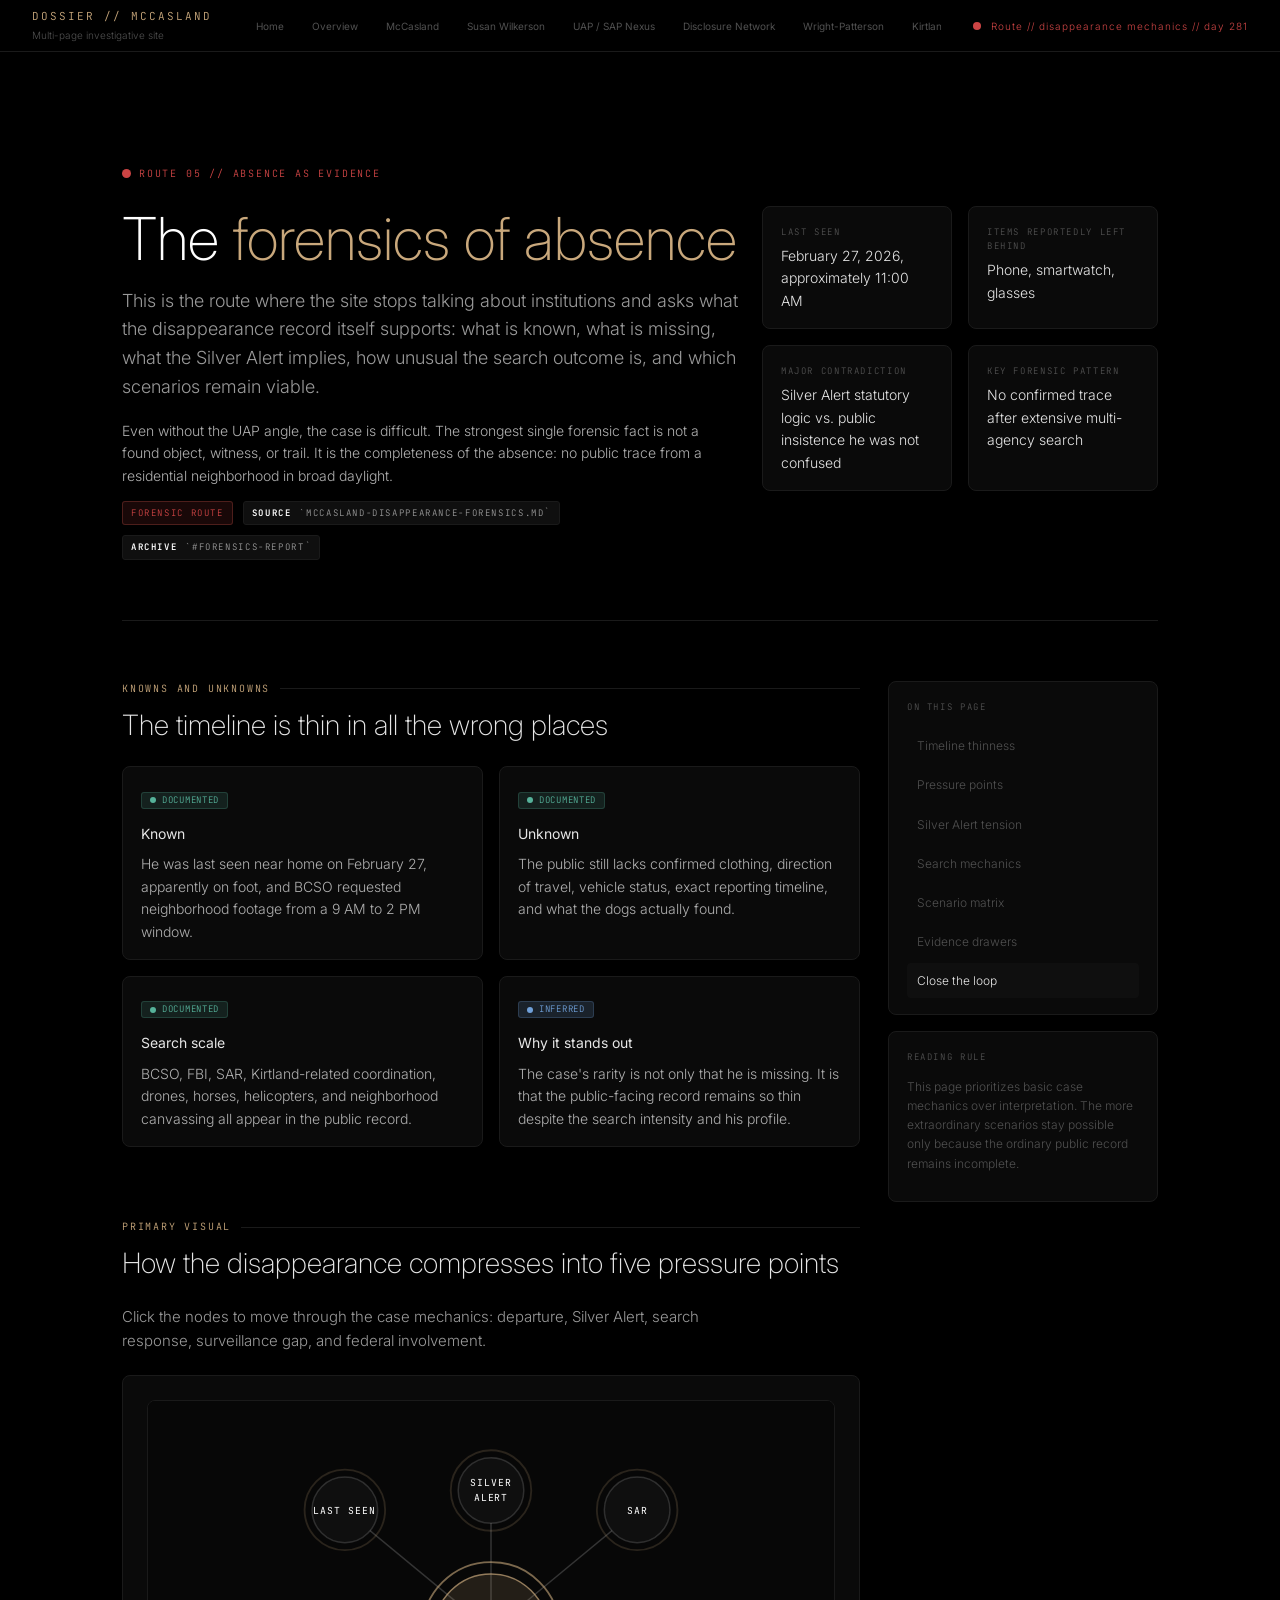
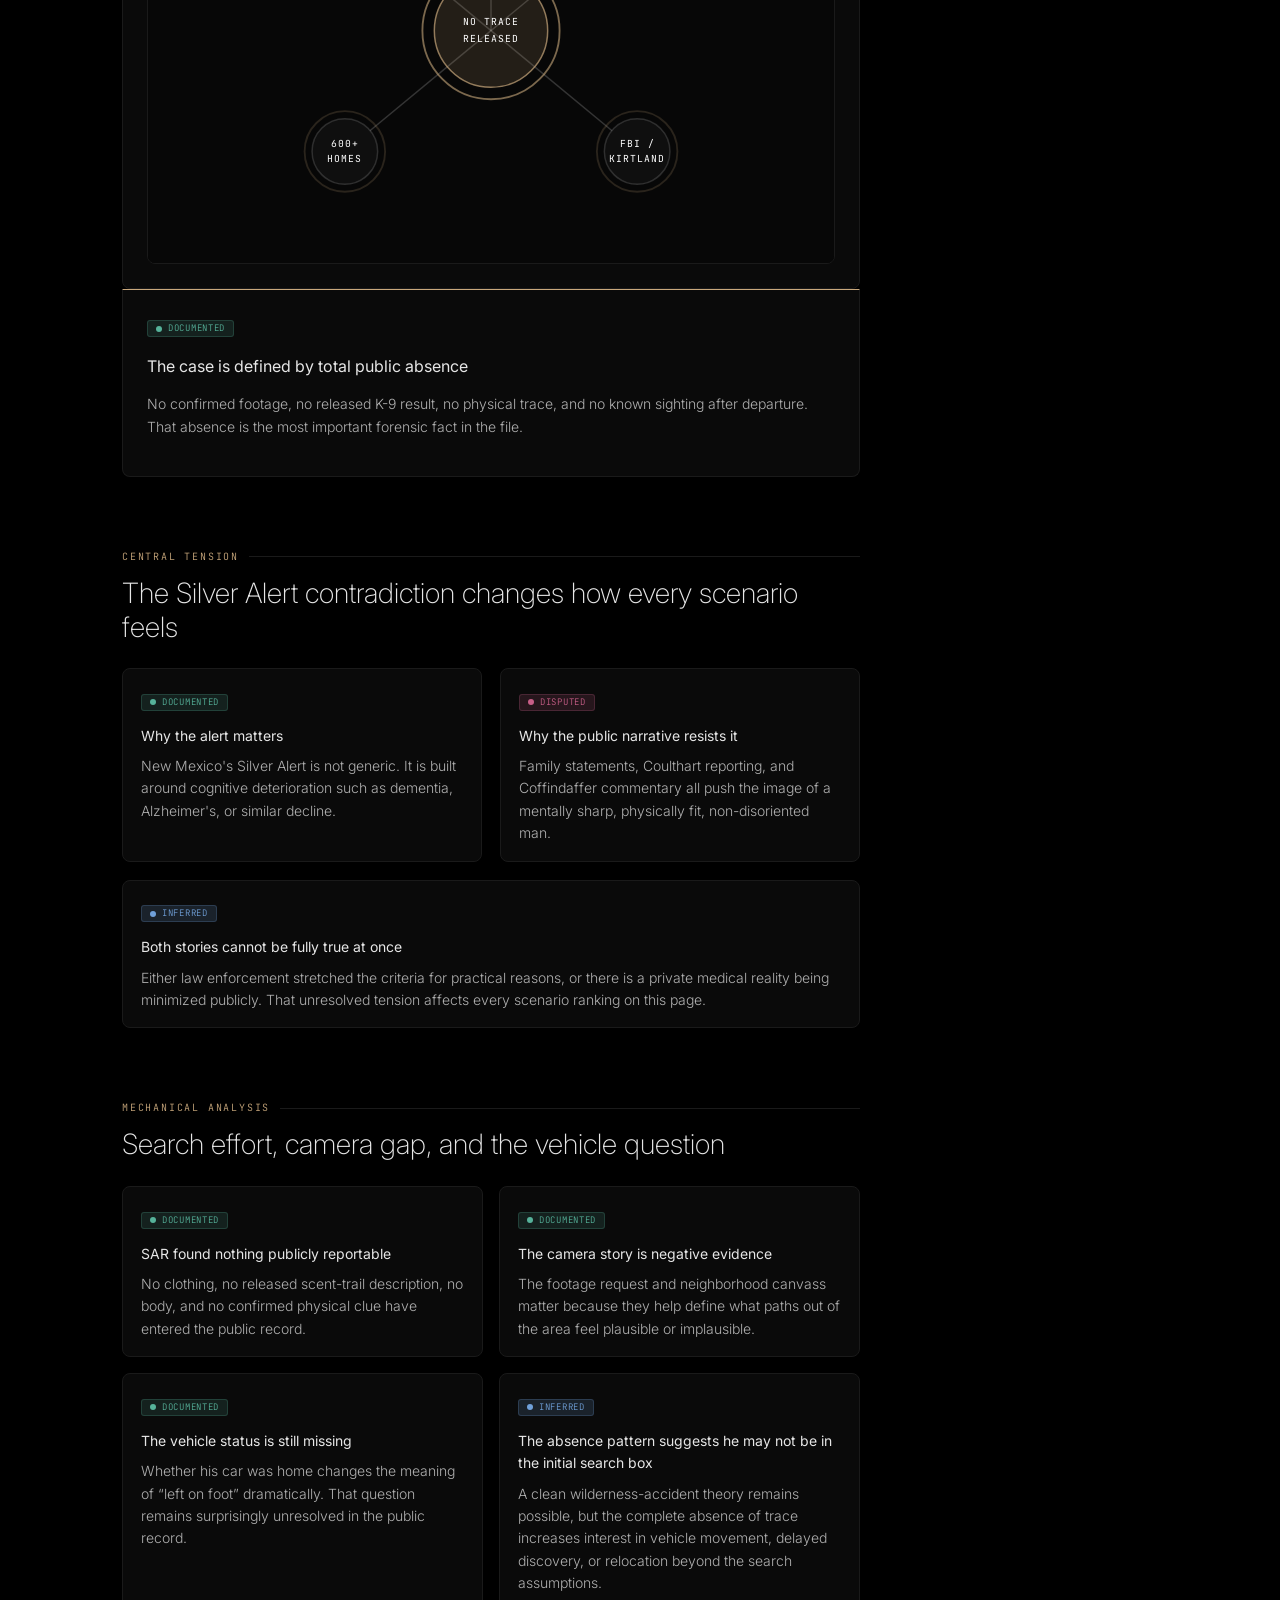
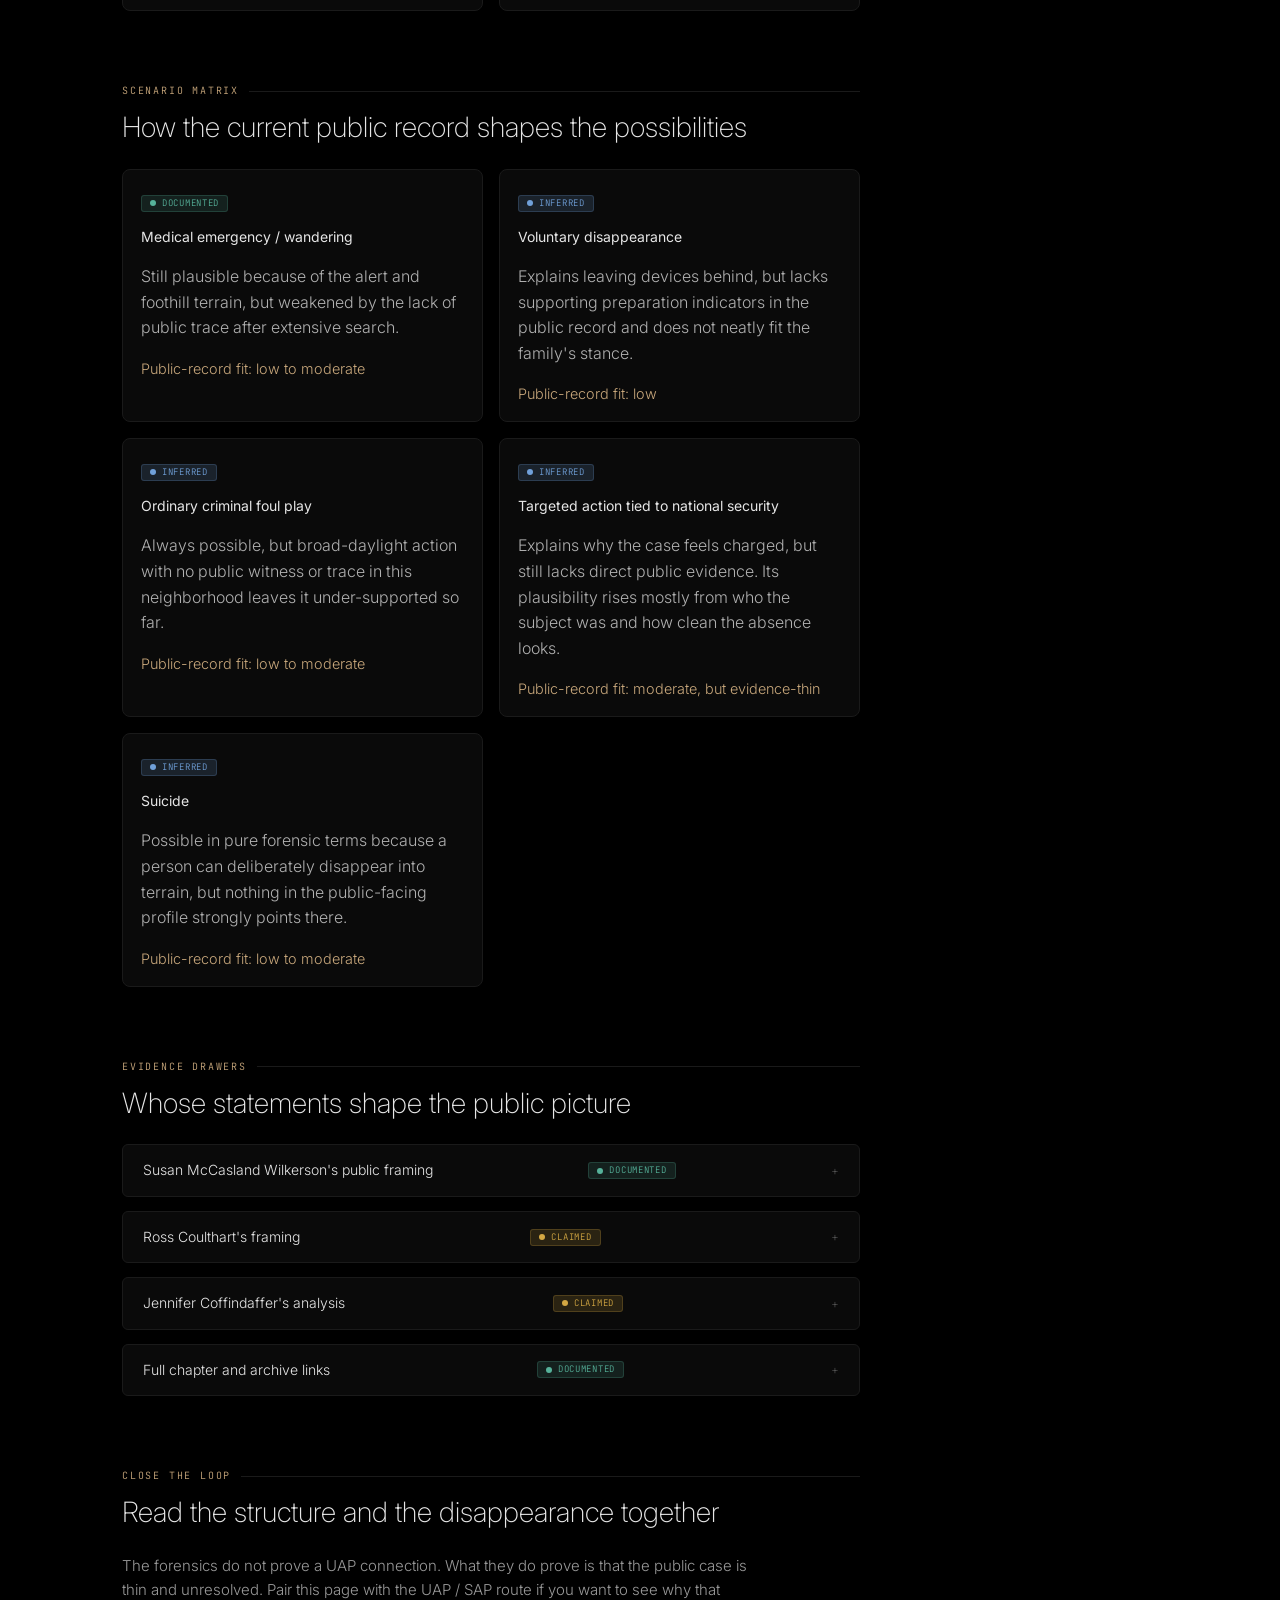
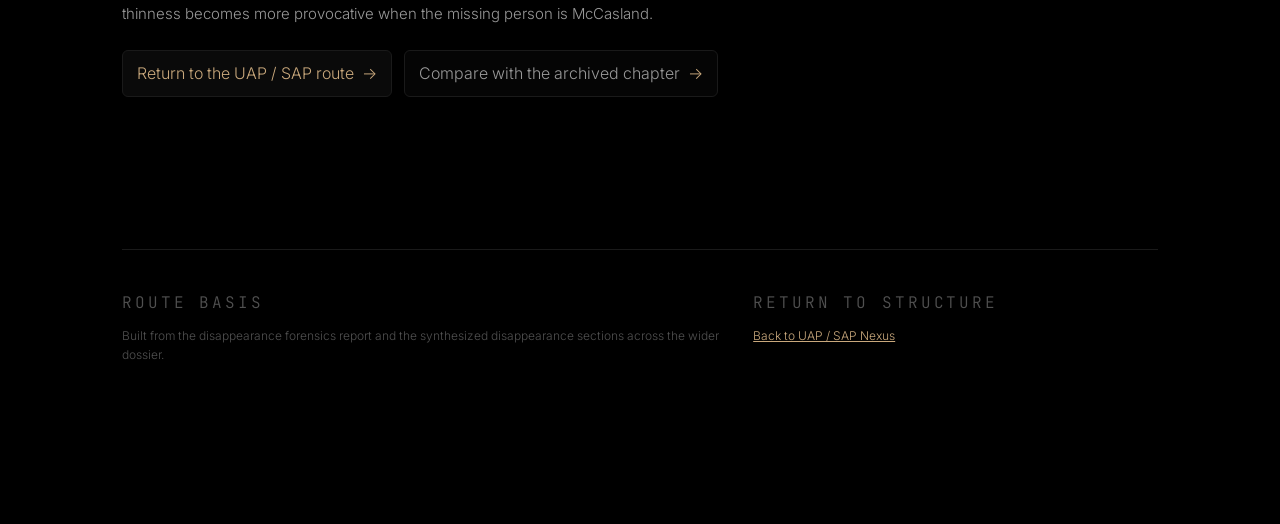
==== commit aed626c9: "Add investigative profile pages for McCasland and Susan Wilkerson - Full career timeline with highli" ====
--- a/disappearance-forensics.html
+++ b/disappearance-forensics.html
@@ -17,6 +17,8 @@
     <div class="nav-links">
       <a class="nav-link" data-nav-file="index.html" href="index.html">Home</a>
       <a class="nav-link" data-nav-file="mccasland-investigation.html" href="mccasland-investigation.html">Overview</a>
+      <a class="nav-link" data-nav-file="profile-mccasland.html" href="profile-mccasland.html">McCasland</a>
+      <a class="nav-link" data-nav-file="profile-susan.html" href="profile-susan.html">Susan Wilkerson</a>
       <a class="nav-link" data-nav-file="uap-sap-nexus.html" href="uap-sap-nexus.html">UAP / SAP Nexus</a>
       <a class="nav-link" data-nav-file="disclosure-network.html" href="disclosure-network.html">Disclosure Network</a>
       <a class="nav-link" data-nav-file="wright-patterson-chain.html" href="wright-patterson-chain.html">Wright-Patterson</a>
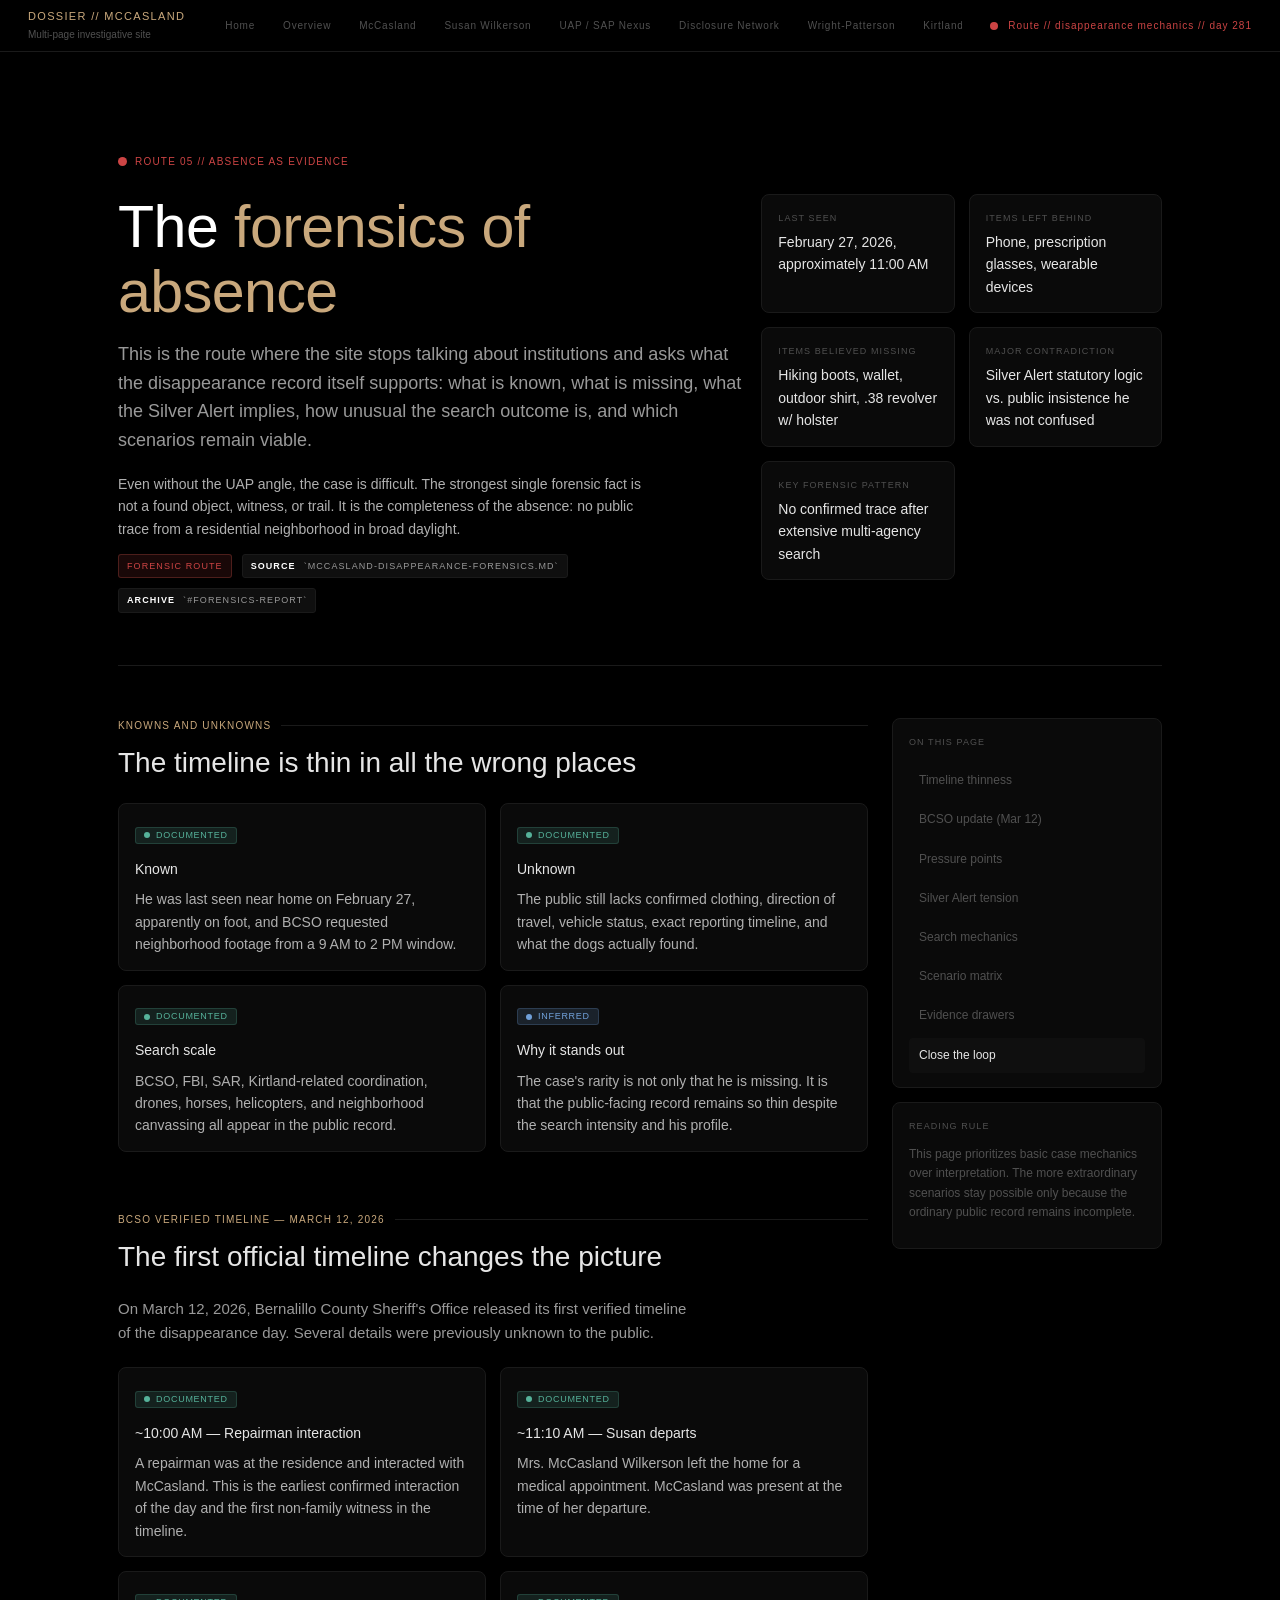
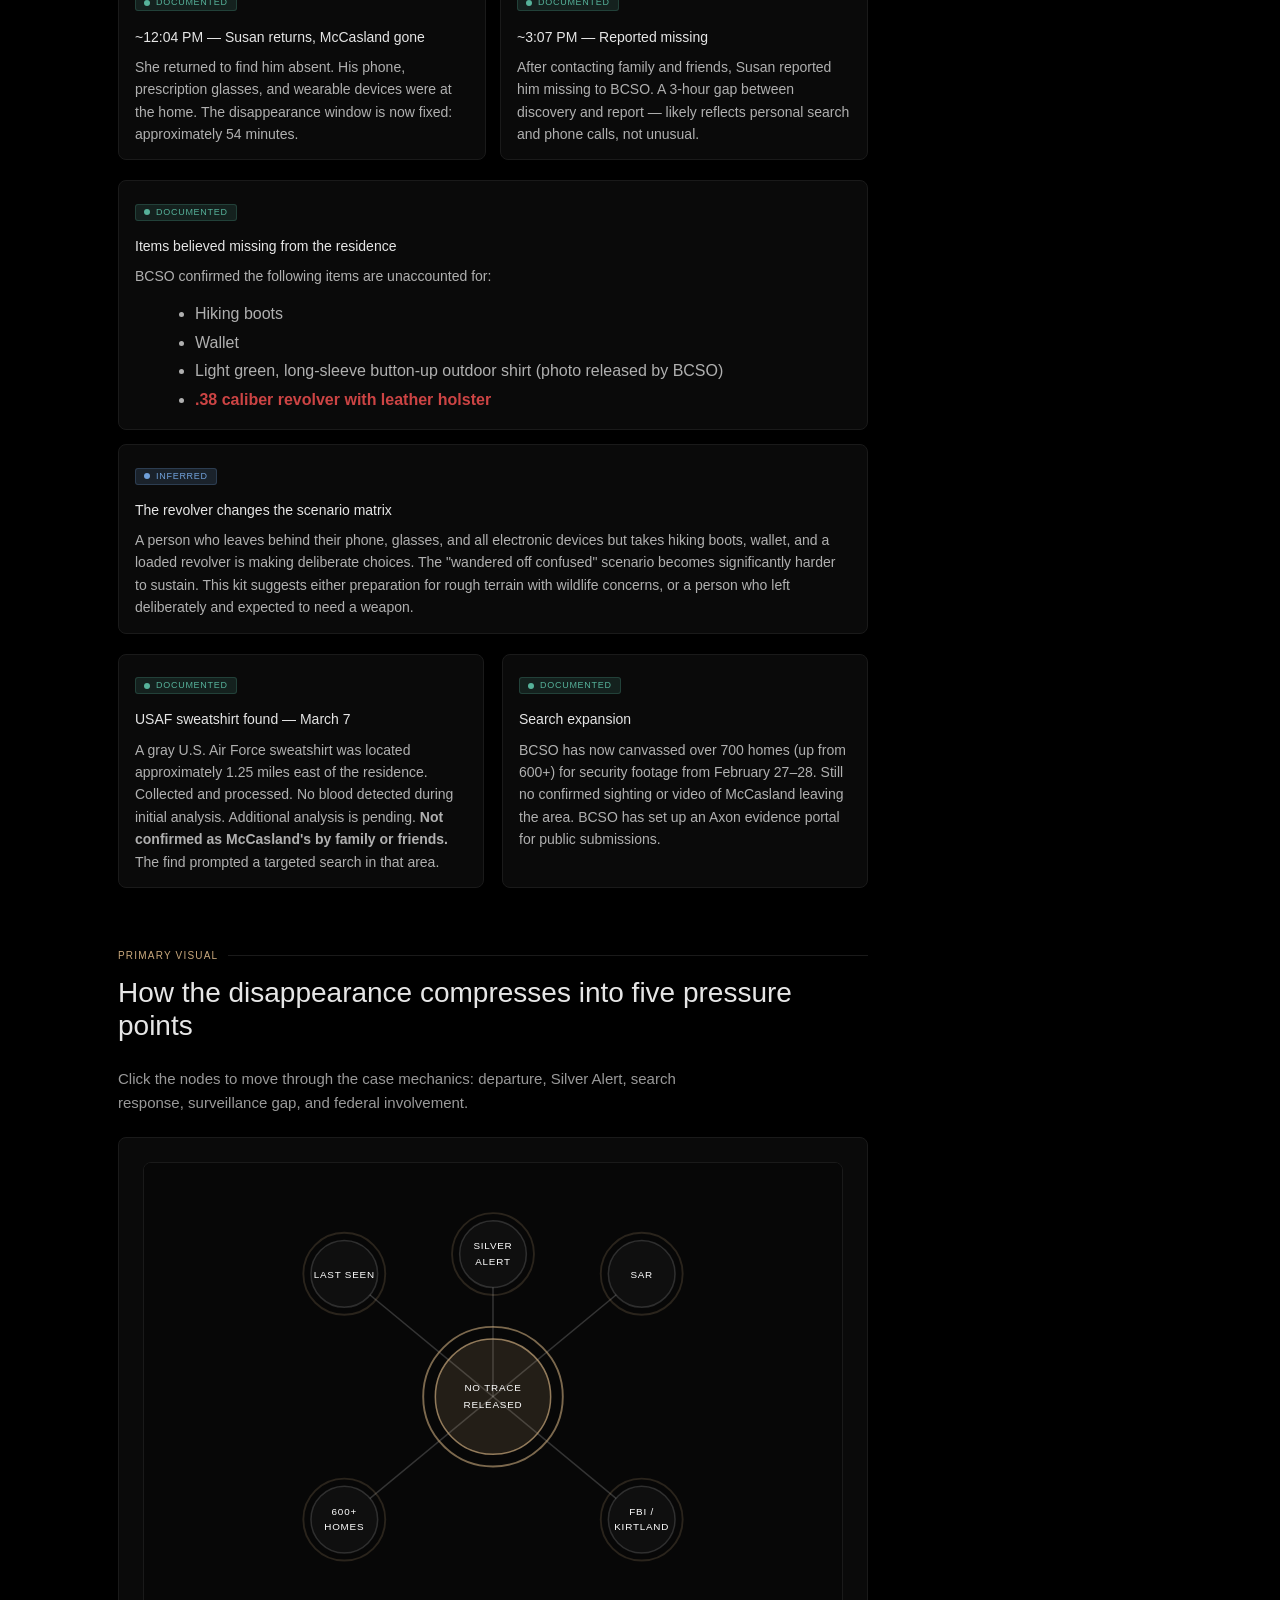
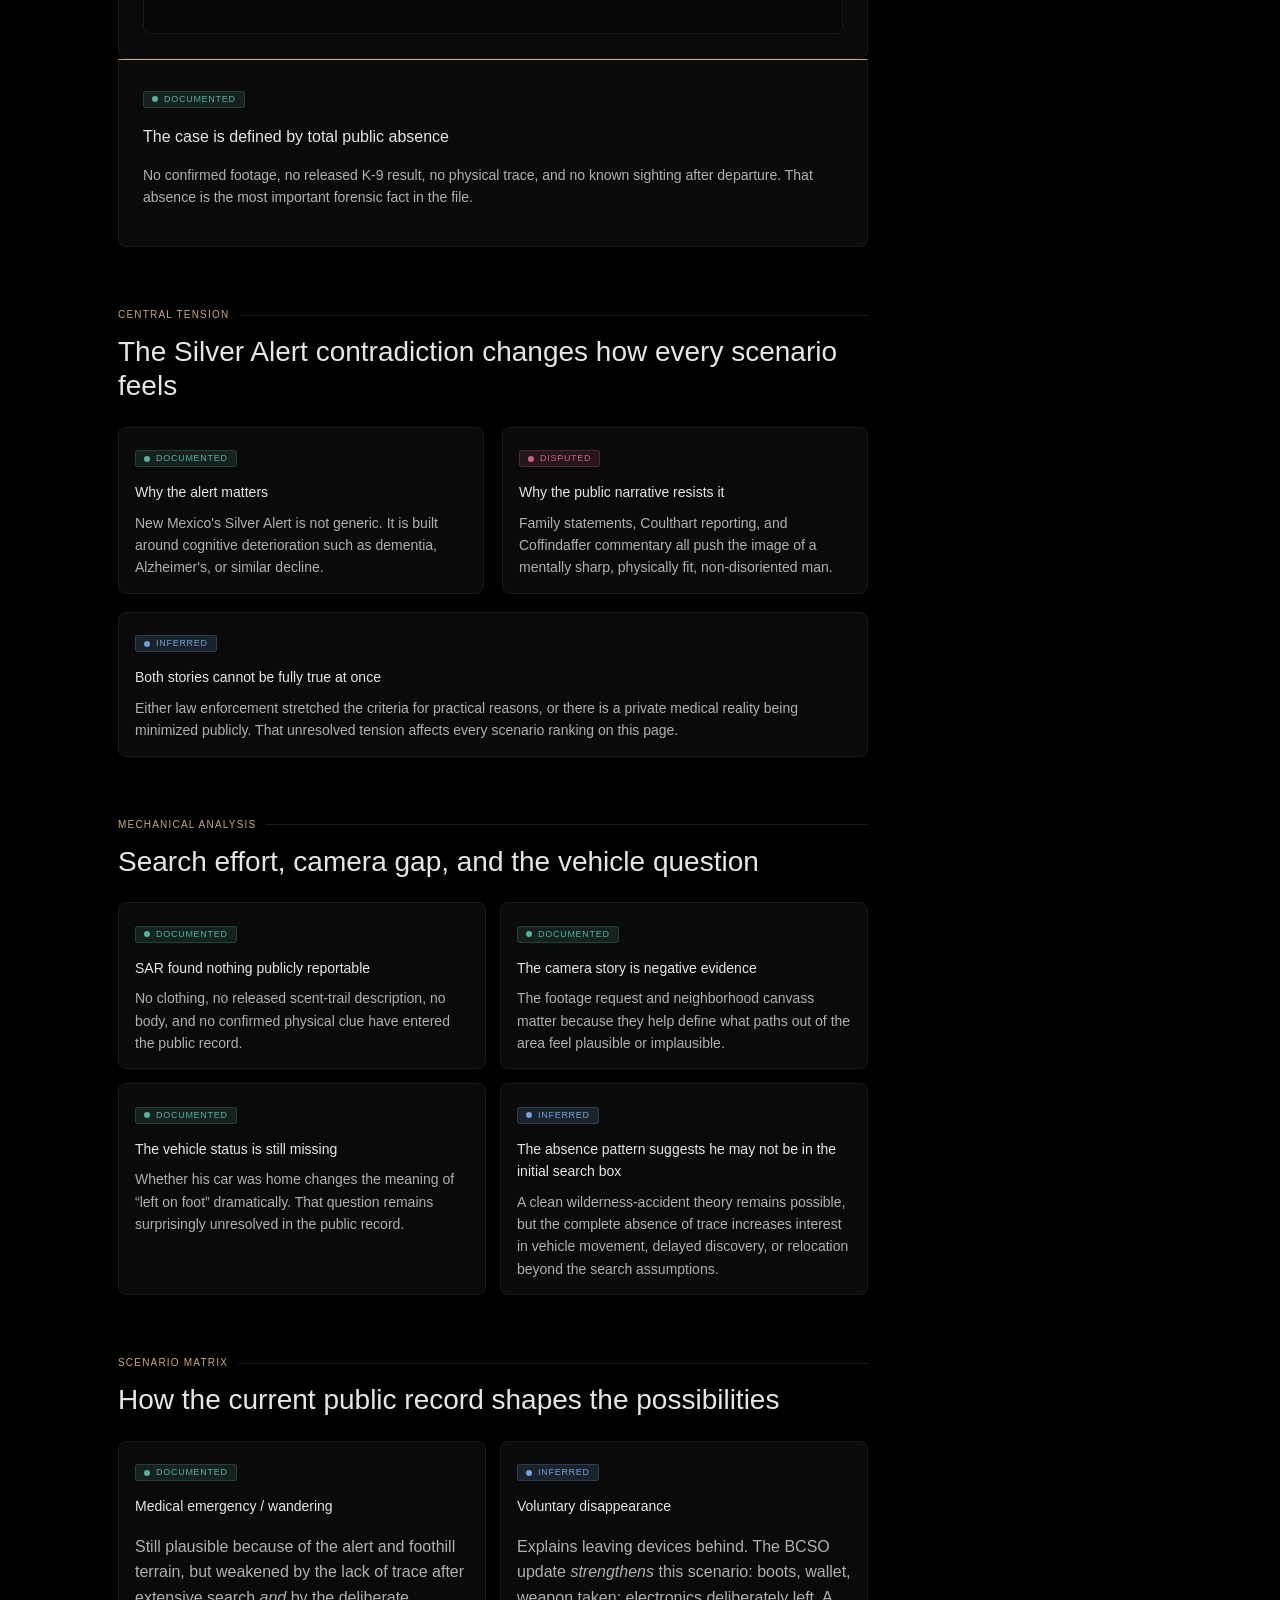
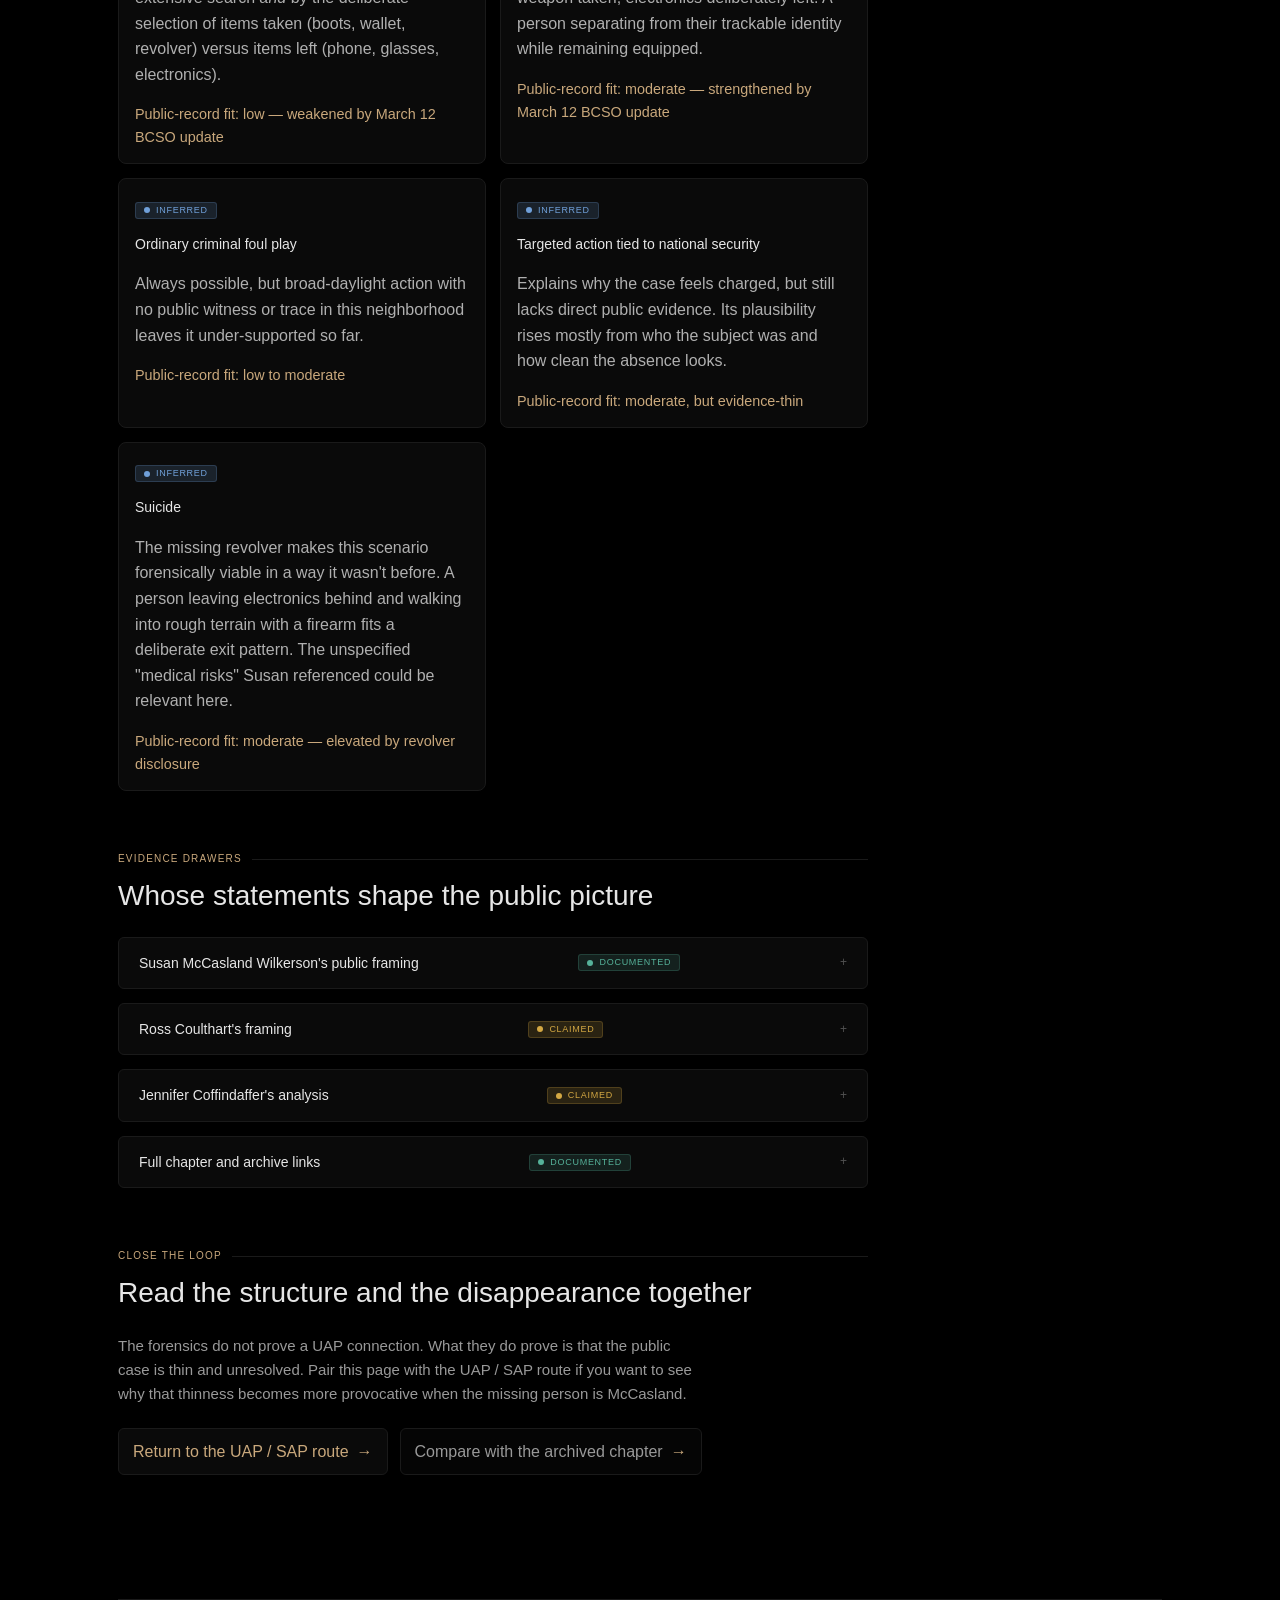
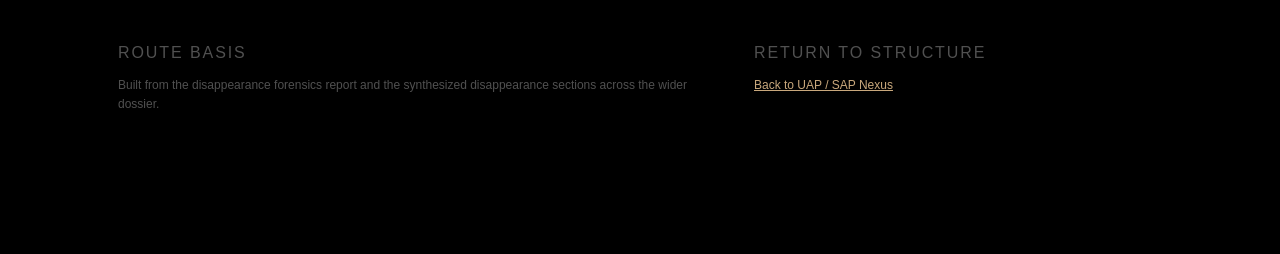
==== commit 5ca4c14d: "March 12 BCSO update: verified timeline, revolver disclosure, sweatshirt evidence FORENSICS PAGE: - " ====
--- a/disappearance-forensics.html
+++ b/disappearance-forensics.html
@@ -59,8 +59,12 @@
               <div class="meta-value">February 27, 2026, approximately 11:00 AM</div>
             </article>
             <article class="meta-card">
-              <div class="meta-label">Items reportedly left behind</div>
-              <div class="meta-value">Phone, smartwatch, glasses</div>
+              <div class="meta-label">Items left behind</div>
+              <div class="meta-value">Phone, prescription glasses, wearable devices</div>
+            </article>
+            <article class="meta-card">
+              <div class="meta-label">Items believed missing</div>
+              <div class="meta-value">Hiking boots, wallet, outdoor shirt, .38 revolver w/ holster</div>
             </article>
             <article class="meta-card">
               <div class="meta-label">Major contradiction</div>
@@ -99,6 +103,75 @@
                 <span class="evidence-label inferred">Inferred</span>
                 <h3>Why it stands out</h3>
                 <p>The case's rarity is not only that he is missing. It is that the public-facing record remains so thin despite the search intensity and his profile.</p>
+              </article>
+            </div>
+          </section>
+
+          <!-- BCSO VERIFIED TIMELINE — MARCH 12, 2026 UPDATE -->
+          <section class="section-block" id="bcso-update">
+            <div class="section-kicker">BCSO verified timeline — March 12, 2026</div>
+            <h2 class="section-title">The first official timeline changes the picture</h2>
+            <p class="section-intro">
+              On March 12, 2026, Bernalillo County Sheriff's Office released its first verified timeline of the
+              disappearance day. Several details were previously unknown to the public.
+            </p>
+
+            <div class="summary-grid">
+              <article class="summary-card">
+                <span class="evidence-label documented">Documented</span>
+                <h3>~10:00 AM — Repairman interaction</h3>
+                <p>A repairman was at the residence and interacted with McCasland. This is the earliest confirmed interaction of the day and the first non-family witness in the timeline.</p>
+              </article>
+              <article class="summary-card">
+                <span class="evidence-label documented">Documented</span>
+                <h3>~11:10 AM — Susan departs</h3>
+                <p>Mrs. McCasland Wilkerson left the home for a medical appointment. McCasland was present at the time of her departure.</p>
+              </article>
+              <article class="summary-card">
+                <span class="evidence-label documented">Documented</span>
+                <h3>~12:04 PM — Susan returns, McCasland gone</h3>
+                <p>She returned to find him absent. His phone, prescription glasses, and wearable devices were at the home. The disappearance window is now fixed: approximately 54 minutes.</p>
+              </article>
+              <article class="summary-card">
+                <span class="evidence-label documented">Documented</span>
+                <h3>~3:07 PM — Reported missing</h3>
+                <p>After contacting family and friends, Susan reported him missing to BCSO. A 3-hour gap between discovery and report — likely reflects personal search and phone calls, not unusual.</p>
+              </article>
+            </div>
+
+            <div class="callout-card" style="margin-top: 20px;">
+              <span class="evidence-label documented">Documented</span>
+              <h3>Items believed missing from the residence</h3>
+              <p>BCSO confirmed the following items are unaccounted for:</p>
+              <ul style="margin: 12px 0 0 20px; color: var(--text-body); line-height: 1.8;">
+                <li>Hiking boots</li>
+                <li>Wallet</li>
+                <li>Light green, long-sleeve button-up outdoor shirt (photo released by BCSO)</li>
+                <li><strong style="color: var(--alert);">.38 caliber revolver with leather holster</strong></li>
+              </ul>
+            </div>
+
+            <div class="callout-card" style="margin-top: 14px;">
+              <span class="evidence-label inferred">Inferred</span>
+              <h3>The revolver changes the scenario matrix</h3>
+              <p>
+                A person who leaves behind their phone, glasses, and all electronic devices but takes hiking boots,
+                wallet, and a loaded revolver is making deliberate choices. The "wandered off confused" scenario
+                becomes significantly harder to sustain. This kit suggests either preparation for rough terrain with
+                wildlife concerns, or a person who left deliberately and expected to need a weapon.
+              </p>
+            </div>
+
+            <div class="dual-column" style="margin-top: 20px;">
+              <article class="surface-card">
+                <span class="evidence-label documented">Documented</span>
+                <h3>USAF sweatshirt found — March 7</h3>
+                <p>A gray U.S. Air Force sweatshirt was located approximately 1.25 miles east of the residence. Collected and processed. No blood detected during initial analysis. Additional analysis is pending. <strong>Not confirmed as McCasland's by family or friends.</strong> The find prompted a targeted search in that area.</p>
+              </article>
+              <article class="surface-card">
+                <span class="evidence-label documented">Documented</span>
+                <h3>Search expansion</h3>
+                <p>BCSO has now canvassed over 700 homes (up from 600+) for security footage from February 27–28. Still no confirmed sighting or video of McCasland leaving the area. BCSO has set up an Axon evidence portal for public submissions.</p>
               </article>
             </div>
           </section>
@@ -279,15 +352,15 @@
               <article class="matrix-card">
                 <span class="evidence-label documented">Documented</span>
                 <h3>Medical emergency / wandering</h3>
-                <p>Still plausible because of the alert and foothill terrain, but weakened by the lack of public trace after extensive search.</p>
-                <div class="probability">Public-record fit: low to moderate</div>
+                <p>Still plausible because of the alert and foothill terrain, but weakened by the lack of trace after extensive search <em>and</em> by the deliberate selection of items taken (boots, wallet, revolver) versus items left (phone, glasses, electronics).</p>
+                <div class="probability">Public-record fit: low — weakened by March 12 BCSO update</div>
               </article>
 
               <article class="matrix-card">
                 <span class="evidence-label inferred">Inferred</span>
                 <h3>Voluntary disappearance</h3>
-                <p>Explains leaving devices behind, but lacks supporting preparation indicators in the public record and does not neatly fit the family's stance.</p>
-                <div class="probability">Public-record fit: low</div>
+                <p>Explains leaving devices behind. The BCSO update <em>strengthens</em> this scenario: boots, wallet, weapon taken; electronics deliberately left. A person separating from their trackable identity while remaining equipped.</p>
+                <div class="probability">Public-record fit: moderate — strengthened by March 12 BCSO update</div>
               </article>
 
               <article class="matrix-card">
@@ -307,8 +380,8 @@
               <article class="matrix-card">
                 <span class="evidence-label inferred">Inferred</span>
                 <h3>Suicide</h3>
-                <p>Possible in pure forensic terms because a person can deliberately disappear into terrain, but nothing in the public-facing profile strongly points there.</p>
-                <div class="probability">Public-record fit: low to moderate</div>
+                <p>The missing revolver makes this scenario forensically viable in a way it wasn't before. A person leaving electronics behind and walking into rough terrain with a firearm fits a deliberate exit pattern. The unspecified "medical risks" Susan referenced could be relevant here.</p>
+                <div class="probability">Public-record fit: moderate — elevated by revolver disclosure</div>
               </article>
             </div>
           </section>
@@ -394,6 +467,7 @@
             <div class="rail-label">On this page</div>
             <nav class="section-nav" aria-label="Section navigation">
               <a class="section-link" data-section-link href="#timeline">Timeline thinness</a>
+              <a class="section-link" data-section-link href="#bcso-update">BCSO update (Mar 12)</a>
               <a class="section-link" data-section-link href="#absence-map">Pressure points</a>
               <a class="section-link" data-section-link href="#contradiction">Silver Alert tension</a>
               <a class="section-link" data-section-link href="#search">Search mechanics</a>
@@ -405,6 +479,7 @@
             <select class="jump-select" data-jump-select id="forensics-jump">
               <option value="">Jump to section</option>
               <option value="#timeline">Timeline thinness</option>
+              <option value="#bcso-update">BCSO update (Mar 12)</option>
               <option value="#absence-map">Pressure points</option>
               <option value="#contradiction">Silver Alert tension</option>
               <option value="#search">Search mechanics</option>
--- a/assets/site.css
+++ b/assets/site.css
@@ -1,5 +1,3 @@
-@import url("https://fonts.googleapis.com/css2?family=Inter:wght@200;300;400;500;600&family=JetBrains+Mono:wght@300;400;500&display=swap");
-
 :root {
   --void: #000000;
   --surface-1: #050505;
@@ -49,8 +47,8 @@
   min-height: 100vh;
   color: var(--text-body);
   background: var(--void);
-  font-family: "Inter", -apple-system, BlinkMacSystemFont, "Segoe UI", sans-serif;
-  font-weight: 300;
+  font-family: "SF Pro Display", -apple-system, BlinkMacSystemFont, "Segoe UI", Roboto, sans-serif;
+  font-weight: 400;
   line-height: 1.6;
   -webkit-font-smoothing: antialiased;
   -moz-osx-font-smoothing: grayscale;
@@ -84,8 +82,8 @@
   height: 52px;
   display: flex;
   align-items: center;
-  gap: 32px;
-  padding: 0 32px;
+  gap: 28px;
+  padding: 0 28px;
   border-bottom: 1px solid var(--border);
   background: rgba(0, 0, 0, 0.92);
   backdrop-filter: blur(20px);
@@ -112,9 +110,10 @@
 .status-pill,
 .summary-label,
 .table-label {
-  font-family: "JetBrains Mono", monospace;
+  font-family: "SF Pro Display", -apple-system, BlinkMacSystemFont, "Segoe UI", Roboto, sans-serif;
+  font-weight: 500;
   text-transform: uppercase;
-  letter-spacing: 0.18em;
+  letter-spacing: 0.12em;
 }
 
 .brand-label {
@@ -147,6 +146,7 @@
   text-decoration: none;
   font-size: 10px;
   font-weight: 400;
+  letter-spacing: 0.08em;
   transition: all 0.2s;
   white-space: nowrap;
   border: none;
@@ -188,14 +188,14 @@
 .page-frame {
   max-width: var(--content-width);
   margin: 0 auto;
-  padding: 28px 32px 120px;
+  padding: 24px 28px 100px;
 }
 
 .hero-panel {
   position: relative;
   overflow: visible;
-  margin-bottom: 60px;
-  padding: 80px 0 60px;
+  margin-bottom: 52px;
+  padding: 72px 0 52px;
   border: none;
   border-bottom: 1px solid var(--border);
   border-radius: 0;
@@ -228,7 +228,7 @@
 .hero-grid {
   display: grid;
   grid-template-columns: minmax(0, 1.4fr) minmax(260px, 0.9fr);
-  gap: 24px;
+  gap: 20px;
   align-items: start;
 }
 
@@ -238,7 +238,7 @@
   line-height: 1.1;
   font-weight: 200;
   color: var(--text-bright);
-  letter-spacing: 0;
+  letter-spacing: -0.01em;
 }
 
 .hero-title strong {
@@ -270,7 +270,7 @@
 .source-grid,
 .quote-grid {
   display: grid;
-  gap: 16px;
+  gap: 14px;
 }
 
 .hero-meta-grid {
@@ -308,7 +308,7 @@
 .source-card,
 .rail-card,
 .fact-card {
-  padding: 18px 18px 16px;
+  padding: 16px 16px 14px;
 }
 
 .meta-label,
@@ -373,7 +373,7 @@
 .content-grid {
   display: grid;
   grid-template-columns: minmax(0, 1fr) 270px;
-  gap: 28px;
+  gap: 24px;
   align-items: start;
 }
 
@@ -386,7 +386,7 @@
   top: 72px;
   display: flex;
   flex-direction: column;
-  gap: 16px;
+  gap: 14px;
 }
 
 .section-nav {
@@ -434,6 +434,7 @@
   border: 1px solid transparent;
   font-size: 9px;
   line-height: 1;
+  font-weight: 500;
   letter-spacing: 0.08em;
 }
 
@@ -471,7 +472,7 @@
 
 .section-block {
   position: relative;
-  margin-bottom: 72px;
+  margin-bottom: 60px;
   padding: 0;
   border: none;
   border-radius: 0;
@@ -523,7 +524,7 @@
 }
 
 .stat-grid {
-  margin-top: 22px;
+  margin-top: 18px;
   grid-template-columns: repeat(4, minmax(0, 1fr));
 }
 
@@ -557,7 +558,7 @@
 .fact-card h3 {
   margin: 12px 0 8px;
   font-size: 14px;
-  font-weight: 400;
+  font-weight: 500;
   color: var(--text-primary);
 }
 
@@ -599,7 +600,7 @@
 .route-card h3 {
   margin: 10px 0 8px;
   font-size: 14px;
-  font-weight: 400;
+  font-weight: 500;
   color: var(--text-primary);
 }
 
@@ -636,7 +637,7 @@
   display: flex;
   flex-wrap: wrap;
   gap: 12px;
-  margin-top: 24px;
+  margin-top: 20px;
 }
 
 .button-link {
@@ -696,9 +697,9 @@
 
 .diagram-node text {
   fill: var(--text);
-  font-family: "JetBrains Mono", monospace;
+  font-family: "SF Pro Display", -apple-system, BlinkMacSystemFont, "Segoe UI", Roboto, sans-serif;
   font-size: 13px;
-  letter-spacing: 0.1em;
+  letter-spacing: 0.08em;
   text-transform: uppercase;
   font-weight: 400;
 }
@@ -824,8 +825,10 @@
 }
 
 .timeline-item .timeline-date {
-  font-family: "JetBrains Mono", monospace;
+  font-family: "SF Pro Display", -apple-system, BlinkMacSystemFont, "Segoe UI", Roboto, sans-serif;
   font-size: 11px;
+  font-weight: 500;
+  letter-spacing: 0.08em;
   color: var(--text-faint);
   margin-bottom: 6px;
 }
@@ -877,6 +880,7 @@
 }
 
 th {
+  font-family: "SF Pro Display", -apple-system, BlinkMacSystemFont, "Segoe UI", Roboto, sans-serif;
   font-size: 10px;
   font-weight: 500;
   color: var(--text-faint);
@@ -973,7 +977,7 @@
 }
 
 .footer {
-  margin-top: 80px;
+  margin-top: 64px;
   padding: 40px 0;
   border-top: 1px solid var(--border);
   color: var(--text-faint);
